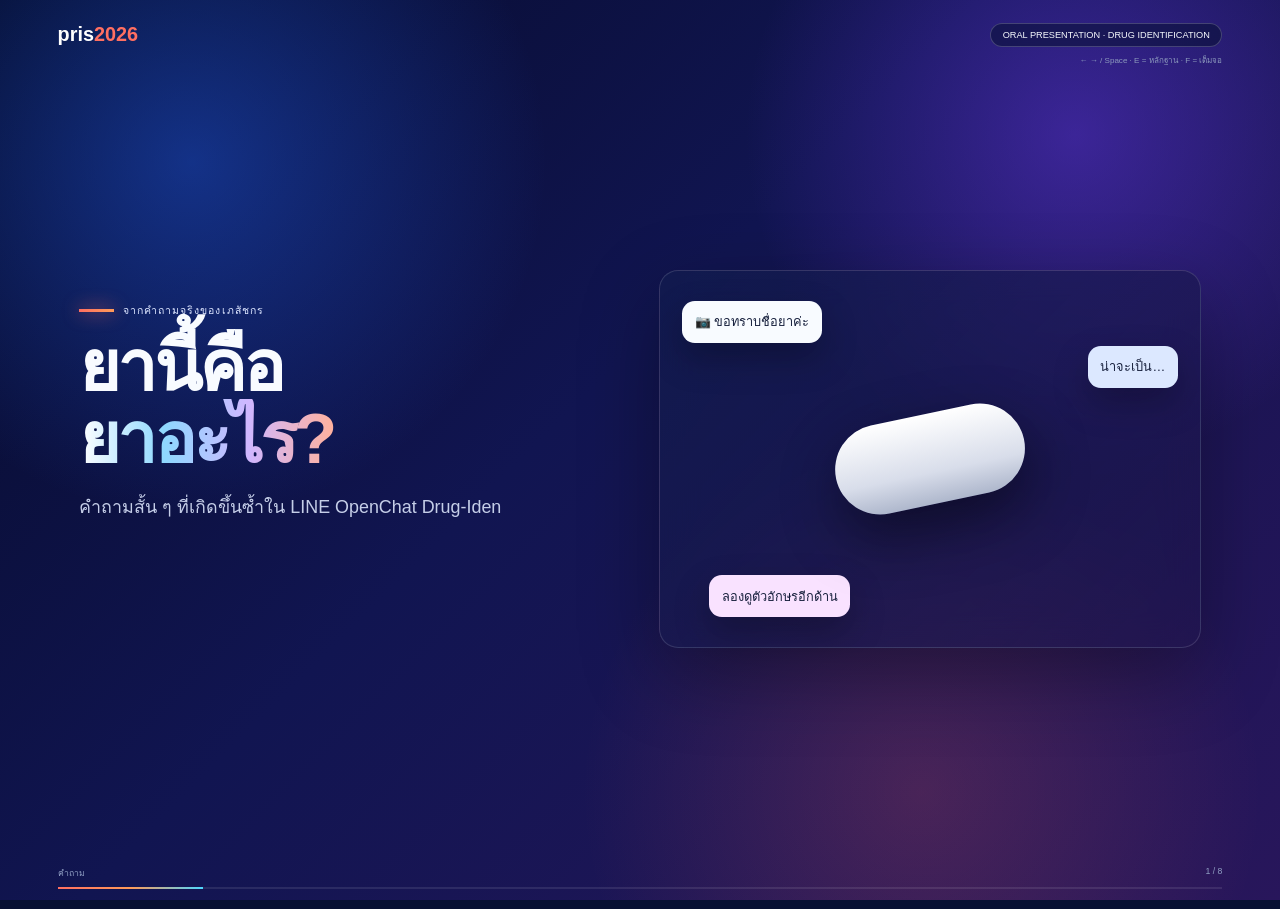
==== pris2026/index.html @ f1781fd6 "feat(pages): publish PRIS 2026 oral presentation" ====
<!doctype html>
<html lang="th"><head><meta charset="utf-8"><meta name="viewport" content="width=device-width,initial-scale=1"><title>PRIS 2026 — From Conversations to AI-Based Drug Identification</title><style>
:root{--n:#071032;--b:#1858ff;--v:#6e43ff;--c:#ff6f61;--o:#ff9b59;--cy:#4dd8ff;--w:#f8fbff;--m:#c5cee8;--line:#ffffff22}*{box-sizing:border-box}html,body{margin:0;width:100%;height:100%;overflow:hidden;background:var(--n);color:var(--w);font-family:"Leelawadee UI","Noto Sans Thai",Tahoma,"Segoe UI",sans-serif}body:before{content:"";position:fixed;inset:0;background:radial-gradient(circle at 15% 18%,#2366ff66,transparent 27%),radial-gradient(circle at 84% 15%,#753dff66,transparent 25%),radial-gradient(circle at 72% 88%,#ff625b30,transparent 28%),linear-gradient(135deg,#050b2a,#111551 45%,#28165b);animation:bg 12s ease-in-out infinite alternate}@keyframes bg{to{filter:hue-rotate(8deg) brightness(1.06)}}#app{position:relative;width:100vw;height:100vh}.top{position:absolute;z-index:20;left:4.5vw;right:4.5vw;top:2.5vh;display:flex;justify-content:space-between;align-items:center}.logo{font:bold 1.55vw Arial;color:white}.logo b{color:var(--c)}.badge{font-size:.72vw;padding:.5vw .9vw;border:1px solid #ffffff33;border-radius:999px;background:#07103288;backdrop-filter:blur(14px)}.slide{position:absolute;inset:0;padding:10vh 6.2vw 8vh;display:grid;align-content:center;opacity:0;transform:translateY(22px) scale(.97);filter:blur(8px);pointer-events:none;transition:.6s cubic-bezier(.2,.8,.2,1)}.slide.active{opacity:1;transform:none;filter:none;pointer-events:auto}.k{font-size:.82vw;letter-spacing:.1em;text-transform:uppercase;color:#dce5ff;margin-bottom:1.4vh}.k:before{content:"";display:inline-block;width:2.7vw;height:3px;margin-right:.7vw;vertical-align:middle;background:linear-gradient(90deg,var(--c),var(--o));box-shadow:0 0 18px var(--c)}h1,h2,p{margin:0}h1{font-size:5.5vw;line-height:1.02;letter-spacing:-.045em;max-width:15ch}h2{font-size:3.8vw;line-height:1.08;letter-spacing:-.04em;max-width:19ch}.g{background:linear-gradient(90deg,#fff,#8ed8ff,#d0b7ff,#ffb19d);-webkit-background-clip:text;color:transparent}.lead{font-size:1.4vw;line-height:1.65;color:var(--m);max-width:56ch;margin-top:2vh}.glass{border:1px solid var(--line);background:linear-gradient(135deg,#121c4eb8,#1f144a8f);border-radius:1.5vw;backdrop-filter:blur(18px);box-shadow:0 26px 80px #0005}.step{opacity:0;transform:translateY(18px);filter:blur(5px);transition:.45s cubic-bezier(.2,.8,.2,1)}.step.show{opacity:1;transform:none;filter:none}.metrics{display:grid;grid-template-columns:repeat(4,1fr);gap:1vw;margin-top:4vh}.metric{padding:1.35vw;min-height:18vh;display:flex;flex-direction:column;justify-content:flex-end}.num{font-size:3.3vw;font-weight:900;letter-spacing:-.04em}.desc{font-size:1vw;color:var(--m);margin-top:.7vh}.grid2{display:grid;grid-template-columns:1fr 1fr;gap:3vw;align-items:center}.pillbox{height:42vh;position:relative;display:grid;place-items:center}.pill{width:15vw;height:7vw;border-radius:999px;background:linear-gradient(#fff,#d8ddea 65%,#aeb7cc);transform:rotate(-12deg);box-shadow:0 24px 60px #0007}.bubble{position:absolute;padding:.8vw 1vw;border-radius:1vw;background:#f8fbff;color:#17203d;font-size:1vw;box-shadow:0 15px 35px #0004;animation:float 5s ease-in-out infinite}.bubble.a{left:4%;top:8%}.bubble.b{right:4%;top:20%;background:#dce8ff;animation-delay:-1.5s}.bubble.c{left:9%;bottom:8%;background:#f9e2ff;animation-delay:-2.7s}@keyframes float{50%{translate:0 -10px}}.pipe{display:grid;grid-template-columns:repeat(6,1fr);gap:.65vw;margin-top:4vh}.node{padding:1vw .6vw;text-align:center;font-size:.9vw;min-height:9vh;display:grid;place-items:center}.gt{display:grid;grid-template-columns:1.1fr .9fr;gap:3vw;align-items:center}.pair{height:42vh;padding:1.3vw;display:grid;grid-template-columns:1fr 1fr;gap:1vw}.img{position:relative;display:grid;place-items:center;border:1px solid var(--line);border-radius:1vw;background:#06102b66}.mini{width:7vw;height:3.3vw;border-radius:999px;background:linear-gradient(#fff,#cbd3df);transform:rotate(-10deg)}.lab{position:absolute;padding:.4vw .65vw;border-radius:999px;background:#fff;color:#18213e;font-size:.75vw;font-weight:700}.l1{left:5%;top:6%}.l2{right:5%;top:13%}.l3{left:8%;bottom:8%}.l4{right:7%;bottom:6%}.stats{display:grid;gap:1vw}.stat{padding:1.25vw}.stat .num{font-size:3.6vw}.coral{color:var(--c)}.cyan{color:var(--cy)}.bars{display:grid;gap:2vh;margin-top:3.5vh}.bar{display:grid;grid-template-columns:9vw 1fr 6vw;gap:1vw;align-items:center}.track{height:4.3vh;background:#06102b88;border:1px solid var(--line);border-radius:999px;overflow:hidden}.fill{height:100%;width:0;border-radius:999px}.ai{background:linear-gradient(90deg,#1767ff,#6fdcff)}.co{background:linear-gradient(90deg,#7640ef,#fd77ab)}.slide.active .ai{animation:ai 1.1s .3s forwards}.slide.active .co{animation:co 1.1s .5s forwards}@keyframes ai{to{width:68.8%}}@keyframes co{to{width:44.4%}}.rank{display:grid;grid-template-columns:repeat(5,1fr);gap:1vw;align-items:end;height:42vh;margin-top:2vh}.r{height:100%;display:flex;flex-direction:column;justify-content:flex-end;align-items:center;gap:.5vh}.r strong{font-size:2vw}.col{width:100%;height:0;border-radius:1vw 1vw .3vw .3vw;background:linear-gradient(#51d6ff,#4c5bff 65%,#732eff)}.slide.active .r:nth-child(1) .col{animation:r1 .8s .1s forwards}.slide.active .r:nth-child(2) .col{animation:r2 .8s .2s forwards}.slide.active .r:nth-child(3) .col{animation:r3 .8s .3s forwards}.slide.active .r:nth-child(4) .col{animation:r4 .8s .4s forwards}.slide.active .r:nth-child(5) .col{animation:r5 .8s .5s forwards}@keyframes r1{to{height:8%}}@keyframes r2{to{height:30%}}@keyframes r3{to{height:58%}}@keyframes r4{to{height:68%}}@keyframes r5{to{height:100%}}.cards{display:grid;grid-template-columns:repeat(4,1fr);gap:1vw;margin-top:3vh}.card{padding:1.2vw;min-height:23vh}.tag{display:inline-block;font-size:.7vw;padding:.35vw .55vw;border:1px solid var(--line);border-radius:999px;color:#ffd080}.card h3{font-size:1.2vw;margin:1vh 0 .5vh}.card p{font-size:.9vw;line-height:1.5;color:var(--m)}.safe{display:grid;grid-template-columns:repeat(6,1fr);gap:.6vw;margin-top:3vh}.safe .node{position:relative}.safe .node:not(:last-child):after{content:"→";position:absolute;right:-.65vw;top:40%;color:#9fb7ff}.future{border-style:dashed;border-color:#ffb67866;color:#ffe1bd}.unknown{margin-top:2vh;padding:1vw;text-align:center;border:1px solid #ff6f6166;border-radius:1vw;background:#ff6f6114;font-size:1.15vw;font-weight:800}.foot{position:absolute;left:4.5vw;right:4.5vw;bottom:2.2vh;display:flex;justify-content:space-between;font-size:.68vw;color:#91a0c4}.trackp{position:absolute;left:4.5vw;right:4.5vw;bottom:1.2vh;height:2px;background:#ffffff18}.prog{height:100%;width:12.5%;background:linear-gradient(90deg,var(--c),var(--o),var(--cy));transition:.3s}.evidence{position:absolute;right:2.5vw;top:8vh;width:40vw;max-height:78vh;overflow:auto;padding:1.3vw;z-index:50;opacity:0;pointer-events:none;transform:translateY(-10px);transition:.25s;background:#050a23f2}.evidence.open{opacity:1;pointer-events:auto;transform:none}.evidence p{font-size:.86vw;line-height:1.5;color:var(--m);margin:.6vh 0}.help{position:absolute;right:4.5vw;top:6vh;font-size:.63vw;color:#8d9abd}
</style></head><body><div id="app"><div class="top"><div class="logo">pris<b>2026</b></div><div class="badge">ORAL PRESENTATION · DRUG IDENTIFICATION</div></div><div class="help">← → / Space · E = หลักฐาน · F = เต็มจอ</div>
<section class="slide active" data-t="คำถาม"><div class="grid2"><div><div class="k">จากคำถามจริงของเภสัชกร</div><h1>ยานี้คือ<br><span class="g">ยาอะไร?</span></h1><p class="lead">คำถามสั้น ๆ ที่เกิดขึ้นซ้ำใน LINE OpenChat Drug-Iden</p><p class="lead step" style="font-size:1.8vw;font-weight:800;color:white">ถ้าบทสนทนาเหล่านี้<br>คือ <span class="coral">Dataset</span> ของเรา?</p></div><div class="pillbox glass"><div class="bubble a">📷 ขอทราบชื่อยาค่ะ</div><div class="bubble b">น่าจะเป็น…</div><div class="bubble c">ลองดูตัวอักษรอีกด้าน</div><div class="pill"></div></div></div></section>
<section class="slide" data-t="ความรู้อยู่ในแชต"><div class="k">ข้อมูลจริงจาก OpenChat</div><h2>ความรู้อยู่ในแชตแล้ว<br><span class="g">แต่ยังค้นหาไม่ได้ง่าย ๆ</span></h2><div class="metrics"><div class="metric glass step"><div class="num cyan">44,740</div><div class="desc">ข้อความ</div></div><div class="metric glass step"><div class="num">2,916</div><div class="desc">ผู้ส่งข้อความ</div></div><div class="metric glass step"><div class="num">7,420</div><div class="desc">เคสผู้ถามทั่วไป*</div></div><div class="metric glass step"><div class="num coral">88.8%</div><div class="desc">มีคำตอบที่ระบบเชื่อมโยงได้</div></div></div><p class="lead step" style="font-size:.85vw">*นิยามด้วยกฎเชิงพฤติกรรม ไม่ใช่จำนวนผู้ป่วย</p></section>
<section class="slide" data-t="เปลี่ยนแชตเป็นชุดข้อมูล"><div class="k">จากบทสนทนา → ข้อมูลที่ย้อนกลับไปดูที่มาได้</div><h2>เปลี่ยนบทสนทนา<br><span class="g">ให้กลายเป็นชุดข้อมูล</span></h2><div class="pipe"><div class="node glass step">ข้อความ</div><div class="node glass step">รูปภาพ</div><div class="node glass step">ดูว่าใครตอบใคร</div><div class="node glass step">รวมเป็นเคส</div><div class="node glass step">ดึงชื่อยา / สี / รูปร่าง</div><div class="node glass step">เชื่อมกลับไปยังภาพ</div></div><div class="metrics" style="grid-template-columns:repeat(2,1fr);max-width:48vw"><div class="metric glass step"><div class="num cyan">40,232</div><div class="desc">ข้อมูลสำคัญจากข้อความ</div></div><div class="metric glass step"><div class="num coral">89.1%</div><div class="desc">ย้อนกลับไปยังภาพได้</div></div></div></section>
<section class="slide" data-t="ปัญหาเฉลยจริง"><div class="gt"><div><div class="k">สิ่งที่ไม่คาดคิด</div><h2>ปัญหาหลักไม่ได้อยู่ที่ AI อย่างเดียว<br><span class="g">แต่อยู่ที่ “เฉลยจริง”</span></h2><div class="pair glass step"><div class="img"><div class="mini"></div><span class="lab l1 step">Drug A</span><span class="lab l2 step">Drug B</span><span class="lab l3 step">Drug C</span><span class="lab l4 step">Drug D</span></div><div class="img"><div class="mini" style="transform:rotate(14deg)"></div><span class="lab l1 step">Drug A</span><span class="lab l2 step">Drug B</span><span class="lab l3 step">Drug C</span><span class="lab l4 step">Drug D</span></div></div></div><div class="stats"><div class="stat glass step"><div class="num cyan">14.8%</div><div class="desc">มีชื่อยาเดียวในเฉลย</div></div><div class="stat glass step"><div class="num coral">85.2%</div><div class="desc">มีหลายชื่อยาในเฉลยระดับเคส</div></div><div class="stat glass step"><div class="num">506 ภาพ</div><div class="desc">หลายภาพ แต่จับคู่คำตอบกับภาพไม่ชัด</div></div></div></div><p class="lead step" style="font-size:1.75vw;font-weight:900;color:white">ก่อนทำให้ AI ฉลาดขึ้น เราต้องทำให้ <span class="coral">“เฉลยจริง”</span> เชื่อถือได้ก่อน</p></section>
<section class="slide" data-t="Benchmark"><div class="grid2"><div><div class="k">Benchmark · การค้นหาภาพที่ใกล้เคียง</div><h2>AI เปรียบเทียบภาพ<br><span class="g">ดีกว่าดูสีอย่างเดียว</span></h2><div class="bars"><div class="bar step"><div>DINOv2</div><div class="track"><div class="fill ai"></div></div><div class="num" style="font-size:2vw">34.4%</div></div><div class="bar step"><div>สีอย่างเดียว</div><div class="track"><div class="fill co"></div></div><div class="num" style="font-size:2vw">22.2%</div></div></div><p class="lead step" style="font-size:.82vw">พบชื่อที่ตรงกับเฉลยภายใน 15 อันดับแรก · n=2,608 · p&lt;0.0001</p></div><div class="glass step" style="padding:2vw"><div class="desc">สิ่งที่ต้องจำ</div><div class="num" style="font-size:3.1vw;margin-top:1vh">34.4%<br><span class="coral">ไม่ใช่</span><br>ความแม่นยำ<br>ในการระบุยา</div><p class="lead" style="font-size:1vw">เป็นผลของการช่วยค้นหา ภายใต้เฉลยระดับเคสที่ยังมีความกำกวม</p></div></div></section>
<section class="slide" data-t="AI ช่วยคัด"><div class="k">เปลี่ยนคำถามของระบบ</div><h2>ถ้าไม่บังคับให้ AI<br><span class="g">ฟันธงคำตอบเดียว?</span></h2><div class="rank"><div class="r step"><strong>4.9%</strong><div class="col"></div><span>อันดับ 1</span></div><div class="r step"><strong>18.0%</strong><div class="col"></div><span>5 อันดับ</span></div><div class="r step"><strong>34.4%</strong><div class="col"></div><span>15 อันดับ</span></div><div class="r step"><strong>40.0%</strong><div class="col"></div><span>20 อันดับ</span></div><div class="r step"><strong>59.0%</strong><div class="col"></div><span>50 อันดับ</span></div></div><p class="lead step" style="font-size:1.6vw;font-weight:900;color:white"><span class="cyan">AI ช่วยคัดตัวเลือก</span> → เภสัชกรตรวจหลักฐานและยืนยัน</p></section>
<section class="slide" data-t="สิ่งที่ลองแล้ว"><div class="k">ผลลบก็มีความหมาย</div><h2>Model ใหญ่ขึ้น<br><span class="g">ไม่ได้แปลว่าดีขึ้นเสมอ</span></h2><div class="cards"><div class="card glass step"><span class="tag">ไม่ต่างชัดเจน</span><h3>Model ภาพใหญ่ขึ้น</h3><p>ผลบนชุดทดสอบไม่ได้ดีขึ้นอย่างมีนัยสำคัญ</p></div><div class="card glass step"><span class="tag">ไม่ช่วย</span><h3>จัดอันดับซ้ำ</h3><p>ข้อมูลเพิ่มไม่ทำให้ผลดีขึ้นในชุดทดสอบ</p></div><div class="card glass step"><span class="tag">แย่ลง</span><h3>ปรับค่าภายใน Model</h3><p>ผลลดลงแทนที่จะดีขึ้น</p></div><div class="card glass step"><span class="tag">มีแนวโน้มดี</span><h3>ตัดภาพบริเวณยา</h3><p>มีสัญญาณช่วยในภาพเม็ดยา แต่ผลรวมยังไม่ยืนยันชัด</p></div></div><p class="lead step" style="font-size:1.55vw;font-weight:900;color:white">ข้อมูล + เฉลยจริง + ภาพอ้างอิง <span class="coral">สำคัญกว่าเพิ่มความซับซ้อนอย่างเดียว</span></p></section>
<section class="slide" data-t="ระบบที่ปลอดภัย"><div class="k">Trustworthy Drug Identification</div><h2>AI ไม่จำเป็นต้อง<br><span class="g">ตอบทุกครั้ง</span></h2><div class="safe"><div class="node glass step">ภาพยา</div><div class="node glass step">ตรวจว่าเป็นวัตถุยาหรือไม่</div><div class="node glass step">ค้นหาภาพที่ใกล้เคียง</div><div class="node glass future step">อยู่นอกสิ่งที่ระบบเคยเรียนรู้?<br><small>ขั้นต่อไป</small></div><div class="node glass step">แสดงตัวเลือกพร้อมหลักฐาน</div><div class="node glass step">เภสัชกรยืนยัน</div></div><div class="unknown step">หลักฐานไม่พอ → ระบบควรตอบว่า <span class="coral">“ไม่ทราบ”</span></div><p class="lead step" style="font-size:1.2vw">ปัจจุบันแยกคำแนะนำจาก AI ออกจากข้อมูลจากคนจริง ส่วน OOD และการไม่ตอบเมื่อไม่มั่นใจ เป็น Safety layer ที่ต้องพัฒนาต่อ</p><p class="lead step" style="font-size:1.55vw;font-weight:900;color:white">Dataset ต้องเชื่อถือได้ · AI ต้องแสดงหลักฐาน · <span class="cyan">เภสัชกรเป็นผู้ตัดสินใจสุดท้าย</span></p></section>
<div id="ev" class="evidence glass"><h3>หลักฐาน / Q&amp;A</h3><div id="eb"></div></div><div class="foot"><span id="st">คำถาม</span><span id="pg">1 / 8</span></div><div class="trackp"><div id="pr" class="prog"></div></div></div><script>
const S=[...document.querySelectorAll('.slide')],N=[`เปิดด้วยปัญหางานจริงของเภสัชกร ยังไม่พูดเรื่อง model`,`44,740 ข้อความ · 2,916 ผู้ส่ง · 6,586/7,420 = 88.8% assembled-answer coverage; 7,420 ไม่ใช่จำนวนผู้ป่วย`,`40,232 text-extracted entities; 89.1% linked to image_id — บนเวทีใช้คำไทยง่าย ๆ`,`n=2,608: single-name 14.8%; multi-name 85.2%; 506 ภาพ unscoped multi-image; temporal fallback ~60%`,`DINOv2 896/2,608 = 34.4% vs colour 579/2,608 = 22.2%; McNemar p<0.0001; ต้องเรียก Top-15 retrieval hit rate`,`Top-1 4.9 · Top-5 18.0 · Top-15 34.4 · Top-20 40.0 · Top-50 59.0; ใช้เพื่ออธิบาย candidate generation`,`Held-out n=488: ViT-B 38.9 vs small 37.7 p=.67; rerank Δ0; whitening negative; crop overall +3.5pp p=.13`,`ทำแล้ว: provenance + human-only GT-v2 assignment. ยังไม่ยืนยัน: production OOD detector, abstention performance, hallucination rate. Governance public release ยังต้องทำต่อ`];let s=0,k=-1;const ev=document.getElementById('ev'),eb=document.getElementById('eb');function steps(){return[...S[s].querySelectorAll('.step')]}function u(){S.forEach((x,i)=>x.classList.toggle('active',i===s));steps().forEach((x,i)=>x.classList.toggle('show',i<=k));pg.textContent=`${s+1} / ${S.length}`;st.textContent=S[s].dataset.t;pr.style.width=((s+1)/S.length*100)+'%';eb.innerHTML='<p>'+N[s]+'</p>'}function f(){let a=steps();if(k<a.length-1)k++;else if(s<S.length-1){s++;k=-1}u()}function b(){if(k>=0)k--;else if(s>0){s--;k=steps().length-1}u()}addEventListener('keydown',e=>{if(['ArrowRight','PageDown',' '].includes(e.key)){e.preventDefault();f()}if(['ArrowLeft','PageUp'].includes(e.key)){e.preventDefault();b()}if(e.key.toLowerCase()==='e')ev.classList.toggle('open');if(e.key.toLowerCase()==='f'){document.fullscreenElement?document.exitFullscreen():document.documentElement.requestFullscreen?.()}if(e.key==='Escape')ev.classList.remove('open')});addEventListener('click',e=>{if(e.target.closest('#ev'))return;e.clientX>innerWidth/2?f():b()});u();
</script></body></html>
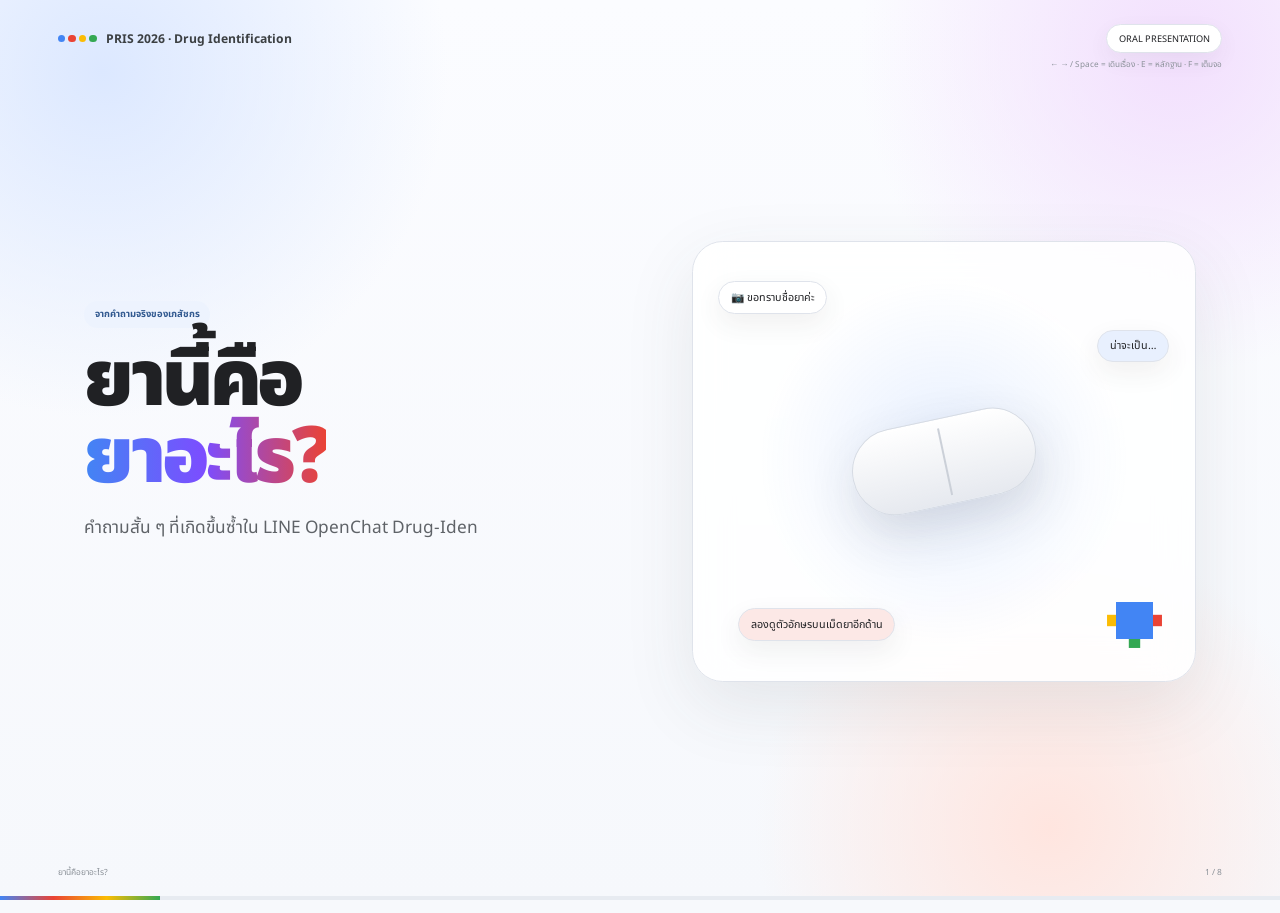
==== commit e9d85f0a: "feat(pages): make Material Expressive Noto Sans Thai the PRIS main theme" ====
--- a/pris2026/index.html
+++ b/pris2026/index.html
@@ -1,15 +1,24 @@
 <!doctype html>
-<html lang="th"><head><meta charset="utf-8"><meta name="viewport" content="width=device-width,initial-scale=1"><title>PRIS 2026 — From Conversations to AI-Based Drug Identification</title><style>
-:root{--n:#071032;--b:#1858ff;--v:#6e43ff;--c:#ff6f61;--o:#ff9b59;--cy:#4dd8ff;--w:#f8fbff;--m:#c5cee8;--line:#ffffff22}*{box-sizing:border-box}html,body{margin:0;width:100%;height:100%;overflow:hidden;background:var(--n);color:var(--w);font-family:"Leelawadee UI","Noto Sans Thai",Tahoma,"Segoe UI",sans-serif}body:before{content:"";position:fixed;inset:0;background:radial-gradient(circle at 15% 18%,#2366ff66,transparent 27%),radial-gradient(circle at 84% 15%,#753dff66,transparent 25%),radial-gradient(circle at 72% 88%,#ff625b30,transparent 28%),linear-gradient(135deg,#050b2a,#111551 45%,#28165b);animation:bg 12s ease-in-out infinite alternate}@keyframes bg{to{filter:hue-rotate(8deg) brightness(1.06)}}#app{position:relative;width:100vw;height:100vh}.top{position:absolute;z-index:20;left:4.5vw;right:4.5vw;top:2.5vh;display:flex;justify-content:space-between;align-items:center}.logo{font:bold 1.55vw Arial;color:white}.logo b{color:var(--c)}.badge{font-size:.72vw;padding:.5vw .9vw;border:1px solid #ffffff33;border-radius:999px;background:#07103288;backdrop-filter:blur(14px)}.slide{position:absolute;inset:0;padding:10vh 6.2vw 8vh;display:grid;align-content:center;opacity:0;transform:translateY(22px) scale(.97);filter:blur(8px);pointer-events:none;transition:.6s cubic-bezier(.2,.8,.2,1)}.slide.active{opacity:1;transform:none;filter:none;pointer-events:auto}.k{font-size:.82vw;letter-spacing:.1em;text-transform:uppercase;color:#dce5ff;margin-bottom:1.4vh}.k:before{content:"";display:inline-block;width:2.7vw;height:3px;margin-right:.7vw;vertical-align:middle;background:linear-gradient(90deg,var(--c),var(--o));box-shadow:0 0 18px var(--c)}h1,h2,p{margin:0}h1{font-size:5.5vw;line-height:1.02;letter-spacing:-.045em;max-width:15ch}h2{font-size:3.8vw;line-height:1.08;letter-spacing:-.04em;max-width:19ch}.g{background:linear-gradient(90deg,#fff,#8ed8ff,#d0b7ff,#ffb19d);-webkit-background-clip:text;color:transparent}.lead{font-size:1.4vw;line-height:1.65;color:var(--m);max-width:56ch;margin-top:2vh}.glass{border:1px solid var(--line);background:linear-gradient(135deg,#121c4eb8,#1f144a8f);border-radius:1.5vw;backdrop-filter:blur(18px);box-shadow:0 26px 80px #0005}.step{opacity:0;transform:translateY(18px);filter:blur(5px);transition:.45s cubic-bezier(.2,.8,.2,1)}.step.show{opacity:1;transform:none;filter:none}.metrics{display:grid;grid-template-columns:repeat(4,1fr);gap:1vw;margin-top:4vh}.metric{padding:1.35vw;min-height:18vh;display:flex;flex-direction:column;justify-content:flex-end}.num{font-size:3.3vw;font-weight:900;letter-spacing:-.04em}.desc{font-size:1vw;color:var(--m);margin-top:.7vh}.grid2{display:grid;grid-template-columns:1fr 1fr;gap:3vw;align-items:center}.pillbox{height:42vh;position:relative;display:grid;place-items:center}.pill{width:15vw;height:7vw;border-radius:999px;background:linear-gradient(#fff,#d8ddea 65%,#aeb7cc);transform:rotate(-12deg);box-shadow:0 24px 60px #0007}.bubble{position:absolute;padding:.8vw 1vw;border-radius:1vw;background:#f8fbff;color:#17203d;font-size:1vw;box-shadow:0 15px 35px #0004;animation:float 5s ease-in-out infinite}.bubble.a{left:4%;top:8%}.bubble.b{right:4%;top:20%;background:#dce8ff;animation-delay:-1.5s}.bubble.c{left:9%;bottom:8%;background:#f9e2ff;animation-delay:-2.7s}@keyframes float{50%{translate:0 -10px}}.pipe{display:grid;grid-template-columns:repeat(6,1fr);gap:.65vw;margin-top:4vh}.node{padding:1vw .6vw;text-align:center;font-size:.9vw;min-height:9vh;display:grid;place-items:center}.gt{display:grid;grid-template-columns:1.1fr .9fr;gap:3vw;align-items:center}.pair{height:42vh;padding:1.3vw;display:grid;grid-template-columns:1fr 1fr;gap:1vw}.img{position:relative;display:grid;place-items:center;border:1px solid var(--line);border-radius:1vw;background:#06102b66}.mini{width:7vw;height:3.3vw;border-radius:999px;background:linear-gradient(#fff,#cbd3df);transform:rotate(-10deg)}.lab{position:absolute;padding:.4vw .65vw;border-radius:999px;background:#fff;color:#18213e;font-size:.75vw;font-weight:700}.l1{left:5%;top:6%}.l2{right:5%;top:13%}.l3{left:8%;bottom:8%}.l4{right:7%;bottom:6%}.stats{display:grid;gap:1vw}.stat{padding:1.25vw}.stat .num{font-size:3.6vw}.coral{color:var(--c)}.cyan{color:var(--cy)}.bars{display:grid;gap:2vh;margin-top:3.5vh}.bar{display:grid;grid-template-columns:9vw 1fr 6vw;gap:1vw;align-items:center}.track{height:4.3vh;background:#06102b88;border:1px solid var(--line);border-radius:999px;overflow:hidden}.fill{height:100%;width:0;border-radius:999px}.ai{background:linear-gradient(90deg,#1767ff,#6fdcff)}.co{background:linear-gradient(90deg,#7640ef,#fd77ab)}.slide.active .ai{animation:ai 1.1s .3s forwards}.slide.active .co{animation:co 1.1s .5s forwards}@keyframes ai{to{width:68.8%}}@keyframes co{to{width:44.4%}}.rank{display:grid;grid-template-columns:repeat(5,1fr);gap:1vw;align-items:end;height:42vh;margin-top:2vh}.r{height:100%;display:flex;flex-direction:column;justify-content:flex-end;align-items:center;gap:.5vh}.r strong{font-size:2vw}.col{width:100%;height:0;border-radius:1vw 1vw .3vw .3vw;background:linear-gradient(#51d6ff,#4c5bff 65%,#732eff)}.slide.active .r:nth-child(1) .col{animation:r1 .8s .1s forwards}.slide.active .r:nth-child(2) .col{animation:r2 .8s .2s forwards}.slide.active .r:nth-child(3) .col{animation:r3 .8s .3s forwards}.slide.active .r:nth-child(4) .col{animation:r4 .8s .4s forwards}.slide.active .r:nth-child(5) .col{animation:r5 .8s .5s forwards}@keyframes r1{to{height:8%}}@keyframes r2{to{height:30%}}@keyframes r3{to{height:58%}}@keyframes r4{to{height:68%}}@keyframes r5{to{height:100%}}.cards{display:grid;grid-template-columns:repeat(4,1fr);gap:1vw;margin-top:3vh}.card{padding:1.2vw;min-height:23vh}.tag{display:inline-block;font-size:.7vw;padding:.35vw .55vw;border:1px solid var(--line);border-radius:999px;color:#ffd080}.card h3{font-size:1.2vw;margin:1vh 0 .5vh}.card p{font-size:.9vw;line-height:1.5;color:var(--m)}.safe{display:grid;grid-template-columns:repeat(6,1fr);gap:.6vw;margin-top:3vh}.safe .node{position:relative}.safe .node:not(:last-child):after{content:"→";position:absolute;right:-.65vw;top:40%;color:#9fb7ff}.future{border-style:dashed;border-color:#ffb67866;color:#ffe1bd}.unknown{margin-top:2vh;padding:1vw;text-align:center;border:1px solid #ff6f6166;border-radius:1vw;background:#ff6f6114;font-size:1.15vw;font-weight:800}.foot{position:absolute;left:4.5vw;right:4.5vw;bottom:2.2vh;display:flex;justify-content:space-between;font-size:.68vw;color:#91a0c4}.trackp{position:absolute;left:4.5vw;right:4.5vw;bottom:1.2vh;height:2px;background:#ffffff18}.prog{height:100%;width:12.5%;background:linear-gradient(90deg,var(--c),var(--o),var(--cy));transition:.3s}.evidence{position:absolute;right:2.5vw;top:8vh;width:40vw;max-height:78vh;overflow:auto;padding:1.3vw;z-index:50;opacity:0;pointer-events:none;transform:translateY(-10px);transition:.25s;background:#050a23f2}.evidence.open{opacity:1;pointer-events:auto;transform:none}.evidence p{font-size:.86vw;line-height:1.5;color:var(--m);margin:.6vh 0}.help{position:absolute;right:4.5vw;top:6vh;font-size:.63vw;color:#8d9abd}
-</style></head><body><div id="app"><div class="top"><div class="logo">pris<b>2026</b></div><div class="badge">ORAL PRESENTATION · DRUG IDENTIFICATION</div></div><div class="help">← → / Space · E = หลักฐาน · F = เต็มจอ</div>
-<section class="slide active" data-t="คำถาม"><div class="grid2"><div><div class="k">จากคำถามจริงของเภสัชกร</div><h1>ยานี้คือ<br><span class="g">ยาอะไร?</span></h1><p class="lead">คำถามสั้น ๆ ที่เกิดขึ้นซ้ำใน LINE OpenChat Drug-Iden</p><p class="lead step" style="font-size:1.8vw;font-weight:800;color:white">ถ้าบทสนทนาเหล่านี้<br>คือ <span class="coral">Dataset</span> ของเรา?</p></div><div class="pillbox glass"><div class="bubble a">📷 ขอทราบชื่อยาค่ะ</div><div class="bubble b">น่าจะเป็น…</div><div class="bubble c">ลองดูตัวอักษรอีกด้าน</div><div class="pill"></div></div></div></section>
-<section class="slide" data-t="ความรู้อยู่ในแชต"><div class="k">ข้อมูลจริงจาก OpenChat</div><h2>ความรู้อยู่ในแชตแล้ว<br><span class="g">แต่ยังค้นหาไม่ได้ง่าย ๆ</span></h2><div class="metrics"><div class="metric glass step"><div class="num cyan">44,740</div><div class="desc">ข้อความ</div></div><div class="metric glass step"><div class="num">2,916</div><div class="desc">ผู้ส่งข้อความ</div></div><div class="metric glass step"><div class="num">7,420</div><div class="desc">เคสผู้ถามทั่วไป*</div></div><div class="metric glass step"><div class="num coral">88.8%</div><div class="desc">มีคำตอบที่ระบบเชื่อมโยงได้</div></div></div><p class="lead step" style="font-size:.85vw">*นิยามด้วยกฎเชิงพฤติกรรม ไม่ใช่จำนวนผู้ป่วย</p></section>
-<section class="slide" data-t="เปลี่ยนแชตเป็นชุดข้อมูล"><div class="k">จากบทสนทนา → ข้อมูลที่ย้อนกลับไปดูที่มาได้</div><h2>เปลี่ยนบทสนทนา<br><span class="g">ให้กลายเป็นชุดข้อมูล</span></h2><div class="pipe"><div class="node glass step">ข้อความ</div><div class="node glass step">รูปภาพ</div><div class="node glass step">ดูว่าใครตอบใคร</div><div class="node glass step">รวมเป็นเคส</div><div class="node glass step">ดึงชื่อยา / สี / รูปร่าง</div><div class="node glass step">เชื่อมกลับไปยังภาพ</div></div><div class="metrics" style="grid-template-columns:repeat(2,1fr);max-width:48vw"><div class="metric glass step"><div class="num cyan">40,232</div><div class="desc">ข้อมูลสำคัญจากข้อความ</div></div><div class="metric glass step"><div class="num coral">89.1%</div><div class="desc">ย้อนกลับไปยังภาพได้</div></div></div></section>
-<section class="slide" data-t="ปัญหาเฉลยจริง"><div class="gt"><div><div class="k">สิ่งที่ไม่คาดคิด</div><h2>ปัญหาหลักไม่ได้อยู่ที่ AI อย่างเดียว<br><span class="g">แต่อยู่ที่ “เฉลยจริง”</span></h2><div class="pair glass step"><div class="img"><div class="mini"></div><span class="lab l1 step">Drug A</span><span class="lab l2 step">Drug B</span><span class="lab l3 step">Drug C</span><span class="lab l4 step">Drug D</span></div><div class="img"><div class="mini" style="transform:rotate(14deg)"></div><span class="lab l1 step">Drug A</span><span class="lab l2 step">Drug B</span><span class="lab l3 step">Drug C</span><span class="lab l4 step">Drug D</span></div></div></div><div class="stats"><div class="stat glass step"><div class="num cyan">14.8%</div><div class="desc">มีชื่อยาเดียวในเฉลย</div></div><div class="stat glass step"><div class="num coral">85.2%</div><div class="desc">มีหลายชื่อยาในเฉลยระดับเคส</div></div><div class="stat glass step"><div class="num">506 ภาพ</div><div class="desc">หลายภาพ แต่จับคู่คำตอบกับภาพไม่ชัด</div></div></div></div><p class="lead step" style="font-size:1.75vw;font-weight:900;color:white">ก่อนทำให้ AI ฉลาดขึ้น เราต้องทำให้ <span class="coral">“เฉลยจริง”</span> เชื่อถือได้ก่อน</p></section>
-<section class="slide" data-t="Benchmark"><div class="grid2"><div><div class="k">Benchmark · การค้นหาภาพที่ใกล้เคียง</div><h2>AI เปรียบเทียบภาพ<br><span class="g">ดีกว่าดูสีอย่างเดียว</span></h2><div class="bars"><div class="bar step"><div>DINOv2</div><div class="track"><div class="fill ai"></div></div><div class="num" style="font-size:2vw">34.4%</div></div><div class="bar step"><div>สีอย่างเดียว</div><div class="track"><div class="fill co"></div></div><div class="num" style="font-size:2vw">22.2%</div></div></div><p class="lead step" style="font-size:.82vw">พบชื่อที่ตรงกับเฉลยภายใน 15 อันดับแรก · n=2,608 · p&lt;0.0001</p></div><div class="glass step" style="padding:2vw"><div class="desc">สิ่งที่ต้องจำ</div><div class="num" style="font-size:3.1vw;margin-top:1vh">34.4%<br><span class="coral">ไม่ใช่</span><br>ความแม่นยำ<br>ในการระบุยา</div><p class="lead" style="font-size:1vw">เป็นผลของการช่วยค้นหา ภายใต้เฉลยระดับเคสที่ยังมีความกำกวม</p></div></div></section>
-<section class="slide" data-t="AI ช่วยคัด"><div class="k">เปลี่ยนคำถามของระบบ</div><h2>ถ้าไม่บังคับให้ AI<br><span class="g">ฟันธงคำตอบเดียว?</span></h2><div class="rank"><div class="r step"><strong>4.9%</strong><div class="col"></div><span>อันดับ 1</span></div><div class="r step"><strong>18.0%</strong><div class="col"></div><span>5 อันดับ</span></div><div class="r step"><strong>34.4%</strong><div class="col"></div><span>15 อันดับ</span></div><div class="r step"><strong>40.0%</strong><div class="col"></div><span>20 อันดับ</span></div><div class="r step"><strong>59.0%</strong><div class="col"></div><span>50 อันดับ</span></div></div><p class="lead step" style="font-size:1.6vw;font-weight:900;color:white"><span class="cyan">AI ช่วยคัดตัวเลือก</span> → เภสัชกรตรวจหลักฐานและยืนยัน</p></section>
-<section class="slide" data-t="สิ่งที่ลองแล้ว"><div class="k">ผลลบก็มีความหมาย</div><h2>Model ใหญ่ขึ้น<br><span class="g">ไม่ได้แปลว่าดีขึ้นเสมอ</span></h2><div class="cards"><div class="card glass step"><span class="tag">ไม่ต่างชัดเจน</span><h3>Model ภาพใหญ่ขึ้น</h3><p>ผลบนชุดทดสอบไม่ได้ดีขึ้นอย่างมีนัยสำคัญ</p></div><div class="card glass step"><span class="tag">ไม่ช่วย</span><h3>จัดอันดับซ้ำ</h3><p>ข้อมูลเพิ่มไม่ทำให้ผลดีขึ้นในชุดทดสอบ</p></div><div class="card glass step"><span class="tag">แย่ลง</span><h3>ปรับค่าภายใน Model</h3><p>ผลลดลงแทนที่จะดีขึ้น</p></div><div class="card glass step"><span class="tag">มีแนวโน้มดี</span><h3>ตัดภาพบริเวณยา</h3><p>มีสัญญาณช่วยในภาพเม็ดยา แต่ผลรวมยังไม่ยืนยันชัด</p></div></div><p class="lead step" style="font-size:1.55vw;font-weight:900;color:white">ข้อมูล + เฉลยจริง + ภาพอ้างอิง <span class="coral">สำคัญกว่าเพิ่มความซับซ้อนอย่างเดียว</span></p></section>
-<section class="slide" data-t="ระบบที่ปลอดภัย"><div class="k">Trustworthy Drug Identification</div><h2>AI ไม่จำเป็นต้อง<br><span class="g">ตอบทุกครั้ง</span></h2><div class="safe"><div class="node glass step">ภาพยา</div><div class="node glass step">ตรวจว่าเป็นวัตถุยาหรือไม่</div><div class="node glass step">ค้นหาภาพที่ใกล้เคียง</div><div class="node glass future step">อยู่นอกสิ่งที่ระบบเคยเรียนรู้?<br><small>ขั้นต่อไป</small></div><div class="node glass step">แสดงตัวเลือกพร้อมหลักฐาน</div><div class="node glass step">เภสัชกรยืนยัน</div></div><div class="unknown step">หลักฐานไม่พอ → ระบบควรตอบว่า <span class="coral">“ไม่ทราบ”</span></div><p class="lead step" style="font-size:1.2vw">ปัจจุบันแยกคำแนะนำจาก AI ออกจากข้อมูลจากคนจริง ส่วน OOD และการไม่ตอบเมื่อไม่มั่นใจ เป็น Safety layer ที่ต้องพัฒนาต่อ</p><p class="lead step" style="font-size:1.55vw;font-weight:900;color:white">Dataset ต้องเชื่อถือได้ · AI ต้องแสดงหลักฐาน · <span class="cyan">เภสัชกรเป็นผู้ตัดสินใจสุดท้าย</span></p></section>
-<div id="ev" class="evidence glass"><h3>หลักฐาน / Q&amp;A</h3><div id="eb"></div></div><div class="foot"><span id="st">คำถาม</span><span id="pg">1 / 8</span></div><div class="trackp"><div id="pr" class="prog"></div></div></div><script>
-const S=[...document.querySelectorAll('.slide')],N=[`เปิดด้วยปัญหางานจริงของเภสัชกร ยังไม่พูดเรื่อง model`,`44,740 ข้อความ · 2,916 ผู้ส่ง · 6,586/7,420 = 88.8% assembled-answer coverage; 7,420 ไม่ใช่จำนวนผู้ป่วย`,`40,232 text-extracted entities; 89.1% linked to image_id — บนเวทีใช้คำไทยง่าย ๆ`,`n=2,608: single-name 14.8%; multi-name 85.2%; 506 ภาพ unscoped multi-image; temporal fallback ~60%`,`DINOv2 896/2,608 = 34.4% vs colour 579/2,608 = 22.2%; McNemar p<0.0001; ต้องเรียก Top-15 retrieval hit rate`,`Top-1 4.9 · Top-5 18.0 · Top-15 34.4 · Top-20 40.0 · Top-50 59.0; ใช้เพื่ออธิบาย candidate generation`,`Held-out n=488: ViT-B 38.9 vs small 37.7 p=.67; rerank Δ0; whitening negative; crop overall +3.5pp p=.13`,`ทำแล้ว: provenance + human-only GT-v2 assignment. ยังไม่ยืนยัน: production OOD detector, abstention performance, hallucination rate. Governance public release ยังต้องทำต่อ`];let s=0,k=-1;const ev=document.getElementById('ev'),eb=document.getElementById('eb');function steps(){return[...S[s].querySelectorAll('.step')]}function u(){S.forEach((x,i)=>x.classList.toggle('active',i===s));steps().forEach((x,i)=>x.classList.toggle('show',i<=k));pg.textContent=`${s+1} / ${S.length}`;st.textContent=S[s].dataset.t;pr.style.width=((s+1)/S.length*100)+'%';eb.innerHTML='<p>'+N[s]+'</p>'}function f(){let a=steps();if(k<a.length-1)k++;else if(s<S.length-1){s++;k=-1}u()}function b(){if(k>=0)k--;else if(s>0){s--;k=steps().length-1}u()}addEventListener('keydown',e=>{if(['ArrowRight','PageDown',' '].includes(e.key)){e.preventDefault();f()}if(['ArrowLeft','PageUp'].includes(e.key)){e.preventDefault();b()}if(e.key.toLowerCase()==='e')ev.classList.toggle('open');if(e.key.toLowerCase()==='f'){document.fullscreenElement?document.exitFullscreen():document.documentElement.requestFullscreen?.()}if(e.key==='Escape')ev.classList.remove('open')});addEventListener('click',e=>{if(e.target.closest('#ev'))return;e.clientX>innerWidth/2?f():b()});u();
-</script></body></html>+<html lang="th">
+<head>
+<meta charset="utf-8">
+<meta name="viewport" content="width=device-width,initial-scale=1">
+<title>PRIS 2026 — From Conversations to AI-Based Drug Identification</title>
+<link rel="preconnect" href="https://fonts.googleapis.com">
+<link rel="preconnect" href="https://fonts.gstatic.com" crossorigin>
+<link href="https://fonts.googleapis.com/css2?family=Noto+Sans+Thai:wght@400;500;600;700;800;900&display=swap" rel="stylesheet">
+<style>
+:root{--bg:#f7f9fc;--surface:#fff;--surface2:#eef3fd;--ink:#202124;--muted:#5f6368;--blue:#4285f4;--red:#ea4335;--yellow:#fbbc04;--green:#34a853;--purple:#7c4dff;--line:#dfe3eb;--shadow:0 24px 70px rgba(60,64,67,.10)}
+*{box-sizing:border-box}html,body{margin:0;width:100%;height:100%;overflow:hidden;background:var(--bg);color:var(--ink)}body{font-family:"Noto Sans Thai",Tahoma,sans-serif;-webkit-font-smoothing:antialiased}body:before{content:"";position:fixed;inset:0;pointer-events:none;background:radial-gradient(circle at 8% 8%,#dce8ff 0,transparent 24%),radial-gradient(circle at 92% 6%,#f2dffd 0,transparent 22%),radial-gradient(circle at 82% 92%,#ffe5df 0,transparent 22%),linear-gradient(180deg,#fbfcff,#f6f8fc)}#app{position:relative;width:100vw;height:100vh}.top{position:fixed;z-index:40;left:4.5vw;right:4.5vw;top:2.7vh;display:flex;justify-content:space-between;align-items:center}.brand{display:flex;align-items:center;gap:.75vw;font-weight:700;font-size:.95vw;color:#3c4043}.dots{display:flex;gap:.25vw}.dot{width:.58vw;height:.58vw;border-radius:50%}.d1{background:var(--blue)}.d2{background:var(--red)}.d3{background:var(--yellow)}.d4{background:var(--green)}.badge{font-size:.72vw;padding:.5vw .9vw;border-radius:999px;background:#fff;border:1px solid var(--line);box-shadow:0 8px 22px rgba(60,64,67,.06)}.help{position:fixed;right:4.5vw;top:6.4vh;z-index:40;font-size:.64vw;color:#8a9098}.slide{position:absolute;inset:0;padding:10.5vh 6.6vw 8vh;display:grid;align-content:center;opacity:0;pointer-events:none;transform:translateY(20px) scale(.985);filter:blur(5px);transition:.56s cubic-bezier(.2,.8,.2,1)}.slide.active{opacity:1;pointer-events:auto;transform:none;filter:none}.kicker{display:inline-flex;width:max-content;align-items:center;gap:.65vw;padding:.52vw .8vw;border-radius:999px;background:#edf3fe;color:#315990;font-size:.74vw;font-weight:700;margin-bottom:1.7vh}h1,h2,h3,p{margin:0}h1{font-size:6.1vw;line-height:.98;letter-spacing:-.055em;font-weight:900;max-width:12ch}h2{font-size:3.75vw;line-height:1.08;letter-spacing:-.045em;font-weight:800;max-width:20ch}h3{font-size:1.2vw}.grad{background:linear-gradient(90deg,var(--blue),var(--purple),var(--red));-webkit-background-clip:text;background-clip:text;color:transparent}.lead{font-size:1.35vw;line-height:1.72;color:var(--muted);max-width:56ch;margin-top:2vh}.micro{font-size:.76vw;color:#7c838c;line-height:1.55}.material{background:rgba(255,255,255,.86);border:1px solid var(--line);border-radius:2.4vw;box-shadow:var(--shadow);backdrop-filter:blur(18px)}.step{opacity:0;transform:translateY(14px) scale(.98);filter:blur(3px);transition:.42s cubic-bezier(.2,.9,.25,1.1)}.step.show{opacity:1;transform:none;filter:none}.loader{width:5.4vw;height:5.4vw;display:grid;place-items:center;position:relative}.blob{width:2.9vw;height:2.9vw;background:var(--blue);box-shadow:1.7vw 0 0 -1vw var(--red),-1.7vw 0 0 -1vw var(--yellow),0 1.7vw 0 -1vw var(--green);animation:morph 2.4s cubic-bezier(.4,0,.2,1) infinite,spin 3.6s linear infinite}@keyframes morph{0%,100%{border-radius:50%;transform:scale(.9)}25%{border-radius:35% 65% 70% 30%/55% 35% 65% 45%;transform:scale(1.08)}50%{border-radius:70% 30% 35% 65%/30% 65% 35% 70%;transform:scale(.93)}75%{border-radius:42% 58% 30% 70%/66% 40% 60% 34%;transform:scale(1.04)}}@keyframes spin{to{rotate:360deg}}#transition{position:fixed;inset:0;z-index:100;display:grid;place-items:center;background:rgba(247,249,252,.94);opacity:0;pointer-events:none;transition:.18s ease}#transition.on{opacity:1}.hero{display:grid;grid-template-columns:1.05fr .95fr;gap:4vw;align-items:center}.heroCard{height:49vh;position:relative;display:grid;place-items:center;overflow:hidden}.heroCard:before{content:"";position:absolute;width:30vw;height:30vw;border-radius:50%;background:radial-gradient(circle,#e6efff,transparent 68%);animation:breath 4s ease-in-out infinite}@keyframes breath{50%{transform:scale(1.1);opacity:.7}}.pill{width:14.5vw;height:6.8vw;border-radius:999px;background:linear-gradient(#fff,#e6e9ef);border:1px solid #d6dbe3;box-shadow:0 20px 50px rgba(60,64,67,.16);transform:rotate(-12deg);position:relative;z-index:2}.pill:after{content:"";position:absolute;left:50%;top:10%;bottom:10%;width:2px;background:#cbd0d8}.chat{position:absolute;padding:.58vw .9vw;border-radius:1.3vw;background:#fff;border:1px solid var(--line);box-shadow:0 10px 26px rgba(60,64,67,.08);font-size:.84vw}.c1{left:5%;top:9%;animation:float1 4s ease-in-out infinite}.c2{right:5%;top:20%;background:#e8f0fe;animation:float2 4.7s ease-in-out infinite}.c3{left:9%;bottom:9%;background:#fce8e6;animation:float3 5.2s ease-in-out infinite}@keyframes float1{50%{transform:translateY(-8px)}}@keyframes float2{50%{transform:translateY(8px)}}@keyframes float3{50%{transform:translateX(8px)}}.heroCard .loader{position:absolute;right:2vw;bottom:2vw}.metrics{display:grid;grid-template-columns:repeat(4,1fr);gap:1.1vw;margin-top:3.7vh}.metric{padding:1.45vw 1.35vw;min-height:18vh;display:flex;flex-direction:column;justify-content:flex-end}.num{font-size:3.35vw;font-weight:900;letter-spacing:-.04em}.blue{color:var(--blue)}.red{color:var(--red)}.green{color:var(--green)}.purple{color:var(--purple)}.desc{font-size:.95vw;color:var(--muted);line-height:1.4;margin-top:.55vh}.pipeline{display:grid;grid-template-columns:repeat(6,1fr);gap:.75vw;margin-top:4vh;align-items:stretch}.node{padding:1.05vw .75vw;min-height:10vh;display:grid;place-items:center;text-align:center;font-size:.9vw;position:relative}.node:not(:last-child):after{content:"→";position:absolute;right:-.78vw;top:40%;color:#7a8ba7;font-size:1.2vw}.entityRow{display:grid;grid-template-columns:1fr 1fr;gap:1.1vw;margin-top:2.3vh;max-width:48vw}.gtGrid{display:grid;grid-template-columns:1.08fr .92fr;gap:3.2vw;align-items:center}.caseCard{height:43vh;padding:1.3vw;display:grid;grid-template-columns:1fr 1fr;gap:1vw}.img{position:relative;border-radius:1.7vw;background:#f8fafc;border:1px solid var(--line);display:grid;place-items:center;overflow:hidden}.miniPill{width:7.2vw;height:3.3vw;border-radius:999px;background:linear-gradient(#fff,#e0e5ec);border:1px solid #d2d8e1;transform:rotate(-10deg)}.chip{position:absolute;padding:.45vw .72vw;border-radius:999px;font-size:.74vw;font-weight:700;opacity:0;transform:scale(.7) translateY(8px)}.active .chip{animation:chipin .45s cubic-bezier(.2,.9,.2,1.25) forwards}.ch1{left:6%;top:7%;background:#e8f0fe;color:#174ea6;animation-delay:.1s!important}.ch2{right:6%;top:14%;background:#fce8e6;color:#a50e0e;animation-delay:.25s!important}.ch3{left:8%;bottom:10%;background:#fef7e0;color:#7a5d00;animation-delay:.4s!important}.ch4{right:7%;bottom:7%;background:#e6f4ea;color:#0d652d;animation-delay:.55s!important}@keyframes chipin{to{opacity:1;transform:none}}.gtStats{display:grid;gap:1vw}.gtStat{padding:1.25vw 1.35vw}.statement{margin-top:2.2vh;padding:1.2vw 1.35vw;border-radius:1.6vw;background:#fff8e6;border:1px solid #f1d67b;font-size:1.45vw;font-weight:800;line-height:1.4}.compare{display:grid;grid-template-columns:1fr .9fr;gap:4vw;align-items:center}.bars{display:grid;gap:2.2vh;margin-top:3.5vh}.bar{display:grid;grid-template-columns:9vw 1fr 6vw;gap:1vw;align-items:center}.bar label{font-size:.95vw;color:#5f6368}.track{height:4.2vh;border-radius:999px;background:#e9edf3;overflow:hidden}.fill{height:100%;width:0;border-radius:999px}.active .ai{animation:ga 1s .2s forwards;background:var(--blue)}.active .co{animation:gb 1s .4s forwards;background:var(--yellow)}@keyframes ga{to{width:68.8%}}@keyframes gb{to{width:44.4%}}.bar strong{font-size:2vw;text-align:right}.callout{padding:2vw}.callout .big{font-size:3.5vw;font-weight:900;line-height:1.05;letter-spacing:-.05em}.rank{display:grid;grid-template-columns:repeat(5,1fr);gap:1vw;align-items:end;height:40vh;margin-top:2.5vh}.r{height:100%;display:flex;flex-direction:column;justify-content:flex-end;align-items:center;gap:.65vh}.r strong{font-size:2vw}.col{width:100%;height:0;border-radius:1.5vw 1.5vw .4vw .4vw;background:linear-gradient(180deg,#7aa7ff,#4285f4);box-shadow:0 12px 30px rgba(66,133,244,.12)}.active .r:nth-child(1) .col{animation:r1 .7s .1s forwards}.active .r:nth-child(2) .col{animation:r2 .7s .2s forwards}.active .r:nth-child(3) .col{animation:r3 .7s .3s forwards}.active .r:nth-child(4) .col{animation:r4 .7s .4s forwards}.active .r:nth-child(5) .col{animation:r5 .7s .5s forwards}@keyframes r1{to{height:8%}}@keyframes r2{to{height:30%}}@keyframes r3{to{height:58%}}@keyframes r4{to{height:68%}}@keyframes r5{to{height:100%}}.r span{font-size:.82vw;color:var(--muted)}.tests{display:grid;grid-template-columns:repeat(4,1fr);gap:1vw;margin-top:3vh}.test{padding:1.25vw;min-height:23vh}.tag{display:inline-block;border-radius:999px;padding:.34vw .58vw;font-size:.67vw;font-weight:800}.ns{background:#fff4d6;color:#785a00}.no{background:#fce8e6;color:#a50e0e}.yes{background:#e6f4ea;color:#0d652d}.test p{font-size:.86vw;line-height:1.55;color:var(--muted);margin-top:.7vh}.test h3{margin-top:1.1vh}.safe{display:grid;grid-template-columns:repeat(6,1fr);gap:.72vw;margin-top:3vh}.safe .node{min-height:12vh}.future{border-style:dashed;border-color:#f0c36d;background:#fffaf0}.unknown{margin-top:2.2vh;padding:1.05vw;border-radius:1.5vw;background:#fce8e6;border:1px solid #f2b8b5;text-align:center;font-size:1.12vw;font-weight:800;color:#8b1a12}.closing{margin-top:2.4vh;font-size:1.6vw;font-weight:900;line-height:1.45}.footer{position:fixed;left:4.5vw;right:4.5vw;bottom:2.35vh;z-index:40;display:flex;justify-content:space-between;align-items:center;font-size:.66vw;color:#8b9198}.progressTrack{position:fixed;left:0;right:0;bottom:0;height:4px;background:#e7ebf1;z-index:50}#progress{height:100%;width:12.5%;background:linear-gradient(90deg,var(--blue),var(--red),var(--yellow),var(--green));transition:.35s}#evidence{position:fixed;right:2.5vw;top:8vh;width:40vw;max-height:78vh;overflow:auto;z-index:80;padding:1.35vw;border-radius:2vw;background:rgba(255,255,255,.96);border:1px solid var(--line);box-shadow:0 30px 90px rgba(60,64,67,.18);opacity:0;pointer-events:none;transform:translateY(-10px) scale(.98);transition:.22s}#evidence.open{opacity:1;pointer-events:auto;transform:none}#evidence h3{font-size:1.15vw}#evidence p{font-size:.83vw;line-height:1.55;color:#5f6368;margin-top:.55vh}@media(max-width:900px){.brand,.help,.footer{font-size:1.7vw}.badge{font-size:1.6vw}.kicker{font-size:1.8vw}h1{font-size:11vw}h2{font-size:7vw}.lead{font-size:2.7vw}.micro{font-size:1.7vw}.hero,.gtGrid,.compare{grid-template-columns:1fr}.heroCard,.caseCard{height:34vh}.metrics,.tests{grid-template-columns:1fr 1fr}.metric .num,.num{font-size:6vw}.desc{font-size:2vw}.pipeline,.safe{grid-template-columns:repeat(3,1fr)}.node{font-size:1.8vw}.node:after{display:none}.bar{grid-template-columns:19vw 1fr 12vw}.bar label{font-size:1.8vw}.bar strong{font-size:3vw}}
+</style>
+</head><body><div id="transition"><div class="loader"><div class="blob"></div></div></div><div id="app"><header class="top"><div class="brand"><div class="dots"><span class="dot d1"></span><span class="dot d2"></span><span class="dot d3"></span><span class="dot d4"></span></div>PRIS 2026 · Drug Identification</div><div class="badge">ORAL PRESENTATION</div></header><div class="help">← → / Space = เดินเรื่อง · E = หลักฐาน · F = เต็มจอ</div>
+<section class="slide active" data-title="ยานี้คือยาอะไร?"><div class="hero"><div><div class="kicker">จากคำถามจริงของเภสัชกร</div><h1>ยานี้คือ<br><span class="grad">ยาอะไร?</span></h1><p class="lead">คำถามสั้น ๆ ที่เกิดขึ้นซ้ำใน LINE OpenChat Drug-Iden</p><div class="statement step">ถ้าบทสนทนาเหล่านี้ คือ Dataset ของเรา?</div></div><div class="heroCard material"><div class="chat c1">📷 ขอทราบชื่อยาค่ะ</div><div class="chat c2">น่าจะเป็น…</div><div class="chat c3">ลองดูตัวอักษรบนเม็ดยาอีกด้าน</div><div class="pill"></div><div class="loader"><div class="blob"></div></div></div></div></section>
+<section class="slide" data-title="ความรู้อยู่ในแชต"><div class="kicker">ข้อมูลจริงจาก OpenChat</div><h2>ความรู้อยู่ในแชตแล้ว<br><span class="grad">แต่ยังค้นหาไม่ได้ง่าย ๆ</span></h2><div class="metrics"><div class="metric material step"><div class="num blue">44,740</div><div class="desc">ข้อความ</div></div><div class="metric material step"><div class="num purple">2,916</div><div class="desc">ผู้ส่งข้อความ</div></div><div class="metric material step"><div class="num green">7,420</div><div class="desc">เคสของผู้ถามทั่วไป*</div></div><div class="metric material step"><div class="num red">88.8%</div><div class="desc">มีคำตอบที่ระบบเชื่อมโยงได้</div></div></div><p class="micro step" style="margin-top:1.4vh">*นิยามด้วยกฎเชิงพฤติกรรม ไม่ใช่จำนวนผู้ป่วย</p></section>
+<section class="slide" data-title="เปลี่ยนแชตเป็นชุดข้อมูล"><div class="kicker">จากบทสนทนา → ข้อมูลที่ย้อนกลับไปดูที่มาได้</div><h2>เปลี่ยนบทสนทนา<br><span class="grad">ให้กลายเป็นชุดข้อมูล</span></h2><div class="pipeline"><div class="node material step">ข้อความ</div><div class="node material step">รูปภาพ</div><div class="node material step">ดูว่าใครตอบใคร</div><div class="node material step">รวมเป็นเคส</div><div class="node material step">ดึงชื่อยา / สี / รูปร่าง</div><div class="node material step">เชื่อมกลับไปยังภาพ</div></div><div class="entityRow"><div class="metric material step"><div class="num blue">40,232</div><div class="desc">ข้อมูลสำคัญที่ดึงจากข้อความ</div></div><div class="metric material step"><div class="num green">89.1%</div><div class="desc">ย้อนกลับไปยังภาพที่เกี่ยวข้องได้</div></div></div></section>
+<section class="slide" data-title="ปัญหาเฉลยจริง"><div class="gtGrid"><div><div class="kicker">สิ่งที่ไม่คาดคิด</div><h2>ปัญหาไม่ได้อยู่ที่ AI อย่างเดียว<br><span class="grad">แต่อยู่ที่ “เฉลยจริง”</span></h2><div class="caseCard material step"><div class="img"><div class="miniPill"></div><div class="chip ch1">Drug A</div><div class="chip ch2">Drug B</div><div class="chip ch3">Drug C</div><div class="chip ch4">Drug D</div></div><div class="img"><div class="miniPill" style="transform:rotate(14deg)"></div><div class="chip ch1">Drug A</div><div class="chip ch2">Drug B</div><div class="chip ch3">Drug C</div><div class="chip ch4">Drug D</div></div></div></div><div class="gtStats"><div class="gtStat material step"><div class="num blue">14.8%</div><div class="desc">มีชื่อยาเดียวในเฉลย</div></div><div class="gtStat material step"><div class="num red">85.2%</div><div class="desc">มีหลายชื่อยาในเฉลยระดับเคส</div></div><div class="gtStat material step"><div class="num purple">506 ภาพ</div><div class="desc">หลายภาพในเคส แต่จับคู่คำตอบกับภาพได้ไม่ชัด</div></div><div class="statement step">ก่อนทำให้ AI ฉลาดขึ้น เราต้องทำให้ “เฉลยจริง” เชื่อถือได้ก่อน</div></div></div></section>
+<section class="slide" data-title="Benchmark"><div class="compare"><div><div class="kicker">Benchmark · การค้นหาภาพที่ใกล้เคียง</div><h2>AI เปรียบเทียบภาพ<br><span class="grad">ดีกว่าดูสีอย่างเดียว</span></h2><div class="bars"><div class="bar step"><label>DINOv2</label><div class="track"><div class="fill ai"></div></div><strong>34.4%</strong></div><div class="bar step"><label>สีอย่างเดียว</label><div class="track"><div class="fill co"></div></div><strong>22.2%</strong></div></div><p class="micro step" style="margin-top:1.5vh">พบชื่อที่ตรงกับเฉลยภายใน 15 อันดับแรก · n=2,608 · p&lt;0.0001</p></div><div class="callout material step"><div class="big"><span class="blue">34.4%</span><br>ไม่ใช่<br><span class="red">ความแม่นยำในการระบุยา</span></div><p class="lead" style="font-size:1vw">เป็นผลของการช่วยค้นหาภายใต้เฉลยระดับเคสที่ยังมีความกำกวม</p></div></div></section>
+<section class="slide" data-title="AI ช่วยคัดตัวเลือก"><div class="kicker">เปลี่ยนคำถามของระบบ</div><h2>ถ้าไม่บังคับให้ AI<br><span class="grad">ฟันธงคำตอบเดียว?</span></h2><div class="rank"><div class="r step"><strong>4.9%</strong><div class="col"></div><span>อันดับ 1</span></div><div class="r step"><strong>18.0%</strong><div class="col"></div><span>5 อันดับ</span></div><div class="r step"><strong>34.4%</strong><div class="col"></div><span>15 อันดับ</span></div><div class="r step"><strong>40.0%</strong><div class="col"></div><span>20 อันดับ</span></div><div class="r step"><strong>59.0%</strong><div class="col"></div><span>50 อันดับ</span></div></div><div class="statement step" style="max-width:55vw;background:#e8f0fe;border-color:#c5d7fb;color:#174ea6">AI ช่วยคัดตัวเลือก → เภสัชกรตรวจหลักฐานและยืนยัน</div></section>
+<section class="slide" data-title="สิ่งที่ลองแล้ว"><div class="kicker">ผลลบก็มีความหมาย</div><h2>Model ใหญ่ขึ้น<br><span class="grad">ไม่ได้แปลว่าดีขึ้นเสมอ</span></h2><div class="tests"><div class="test material step"><span class="tag ns">ไม่ต่างชัดเจน</span><h3>ใช้ Model ภาพใหญ่ขึ้น</h3><p>ผลบนชุดทดสอบไม่ได้ดีขึ้นอย่างมีนัยสำคัญ</p></div><div class="test material step"><span class="tag no">ไม่ช่วย</span><h3>จัดอันดับซ้ำด้วยข้อมูลเพิ่ม</h3><p>ไม่เพิ่มผลการค้นหาในชุดทดสอบ</p></div><div class="test material step"><span class="tag no">แย่ลง</span><h3>ปรับค่าภายใน Model เพิ่ม</h3><p>ผลกลับลดลงแทนที่จะดีขึ้น</p></div><div class="test material step"><span class="tag yes">มีแนวโน้มดี</span><h3>ตัดภาพให้เหลือบริเวณยา</h3><p>ช่วยได้มากกว่าในภาพเม็ดยาโดยตรง แต่ผลรวมยังไม่ยืนยันชัด</p></div></div><div class="statement step" style="max-width:64vw">ข้อมูล + เฉลยจริง + ภาพอ้างอิง สำคัญกว่าเพิ่มความซับซ้อนอย่างเดียว</div></section>
+<section class="slide" data-title="ระบบที่ปลอดภัย"><div class="kicker">Trustworthy Drug Identification</div><h2>AI ไม่จำเป็นต้อง<br><span class="grad">ตอบทุกครั้ง</span></h2><div class="safe"><div class="node material step">ภาพยา</div><div class="node material step">ตรวจว่าเป็นวัตถุยาหรือไม่</div><div class="node material step">ค้นหาภาพที่ใกล้เคียง</div><div class="node material future step">ภาพอยู่นอกสิ่งที่ระบบเคยเรียนรู้?<br><small>ขั้นต่อไป</small></div><div class="node material step">แสดงตัวเลือกพร้อมหลักฐาน</div><div class="node material step">เภสัชกรยืนยัน</div></div><div class="unknown step">หลักฐานไม่พอ → ระบบควรตอบว่า “ไม่ทราบ”</div><p class="lead step" style="font-size:1.05vw">ปัจจุบันระบบแยกคำแนะนำจาก AI ออกจากข้อมูลที่มาจากคนจริง ส่วน OOD และการไม่ตอบเมื่อไม่มั่นใจ เป็น Safety layer ที่ต้องพัฒนาต่อ</p><div class="closing step"><span class="blue">Dataset ต้องเชื่อถือได้</span> · AI ต้องแสดงหลักฐาน · <span class="green">เภสัชกรเป็นผู้ตัดสินใจสุดท้าย</span></div></section>
+<aside id="evidence"><h3>หลักฐาน / Q&amp;A</h3><div id="evidenceBody"></div></aside><div class="footer"><span id="title">ยานี้คือยาอะไร?</span><span id="page">1 / 8</span></div><div class="progressTrack"><div id="progress"></div></div></div>
+<script>const slides=[...document.querySelectorAll('.slide')];const transition=document.getElementById('transition');const page=document.getElementById('page'),title=document.getElementById('title'),progress=document.getElementById('progress');const evidence=document.getElementById('evidence'),evidenceBody=document.getElementById('evidenceBody');let s=0,step=-1,busy=false;const notes=[`<p><b>เป้าหมาย:</b> เปิดด้วยคำถามจริงที่เภสัชกรเข้าใจทันที ยังไม่พูดเรื่อง accuracy</p>`,`<p><b>44,740</b> ข้อความ · <b>2,916</b> ผู้ส่ง · <b>7,420</b> general-asker cases · <b>88.8%</b> มี assembled answer</p><p>ห้ามเรียก 7,420 ว่า “ผู้ป่วย”</p>`,`<p><b>40,232</b> ข้อมูลสำคัญจากข้อความ · <b>89.1%</b> เชื่อมกลับไปยังภาพได้</p>`,`<p><b>n=2,608</b>: single-name 14.8%, multi-name 85.2%; 506 ภาพเป็น unscoped multi-image</p><p>นี่คือความกำกวมของ Ground Truth ไม่ใช่เภสัชกรตอบผิด 85.2%</p>`,`<p>DINOv2 <b>34.4%</b> vs สี <b>22.2%</b>, Top-15, n=2,608, p&lt;0.0001</p><p>ห้ามเรียก 34.4% ว่า clinical identification accuracy</p>`,`<p>Top-1 4.9% → Top-15 34.4% → Top-50 59.0%</p><p>ใช้เพื่ออธิบาย candidate generation ไม่ใช่ความปลอดภัย</p>`,`<p>Held-out: ViT-B ไม่ดีกว่าอย่างมีนัยสำคัญ, rerank ไม่ lift, whitening negative, crop มี signal แต่ผลรวมยัง NS</p>`,`<p><b>ทำแล้ว:</b> แยก AI suggestion จาก human evidence</p><p><b>ยังไม่ยืนยัน:</b> production OOD detector, calibrated abstention, hallucination rate</p>`];function steps(){return[...slides[s].querySelectorAll('.step')]}function render(){slides.forEach((el,i)=>el.classList.toggle('active',i===s));steps().forEach((el,i)=>el.classList.toggle('show',i<=step));page.textContent=(s+1)+' / '+slides.length;title.textContent=slides[s].dataset.title;progress.style.width=((s+1)/slides.length*100)+'%';evidenceBody.innerHTML=notes[s]}function go(next){if(busy||next<0||next>=slides.length)return;busy=true;transition.classList.add('on');setTimeout(()=>{s=next;step=-1;render()},170);setTimeout(()=>{transition.classList.remove('on');busy=false},430)}function forward(){const a=steps();if(step<a.length-1){step++;render();return}go(s+1)}function back(){if(step>=0){step--;render();return}if(s>0){s--;step=steps().length-1;render()}}document.addEventListener('keydown',e=>{if(['ArrowRight',' ','PageDown'].includes(e.key)){e.preventDefault();forward()}if(['ArrowLeft','PageUp'].includes(e.key)){e.preventDefault();back()}if(e.key.toLowerCase()==='e')evidence.classList.toggle('open');if(e.key.toLowerCase()==='f'){if(!document.fullscreenElement)document.documentElement.requestFullscreen?.();else document.exitFullscreen?.()}if(e.key==='Escape')evidence.classList.remove('open')});document.addEventListener('click',e=>{if(e.target.closest('#evidence'))return;if(e.clientX>innerWidth*.5)forward();else back()});render();</script></body></html>
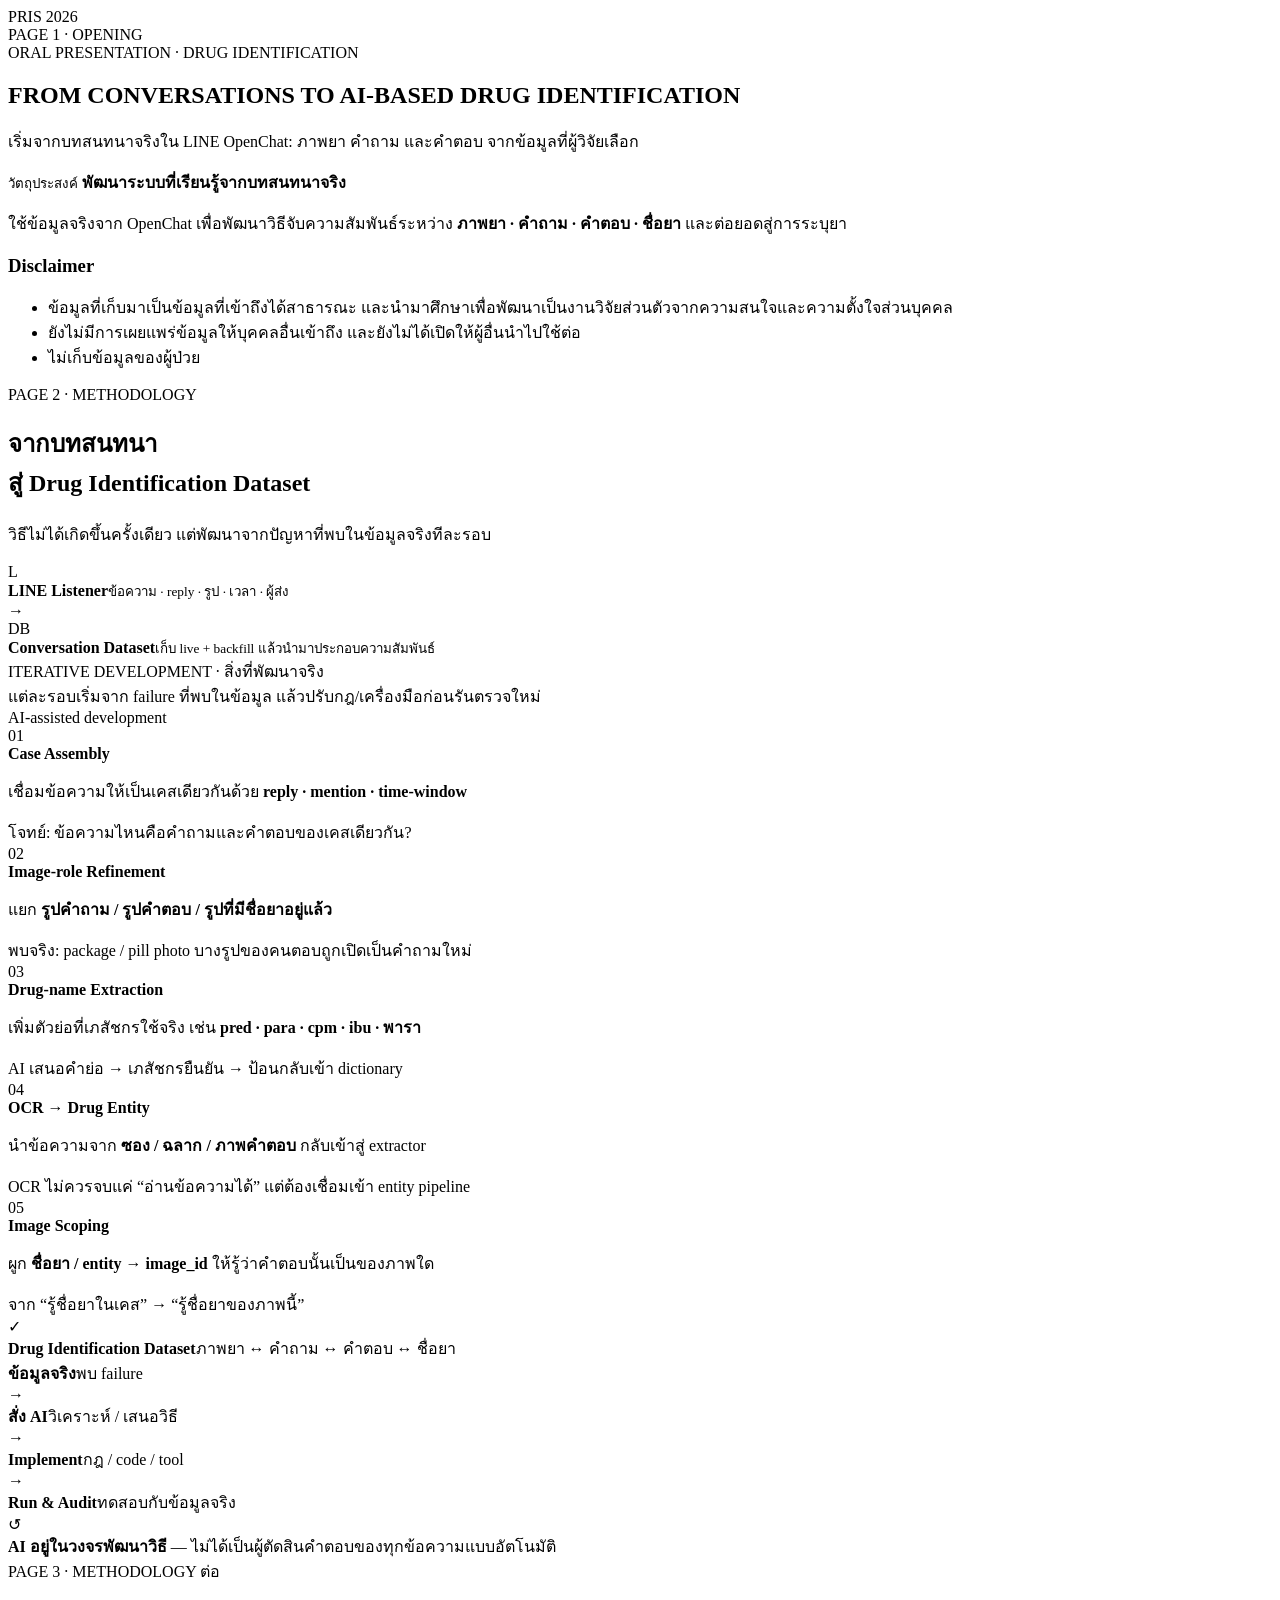
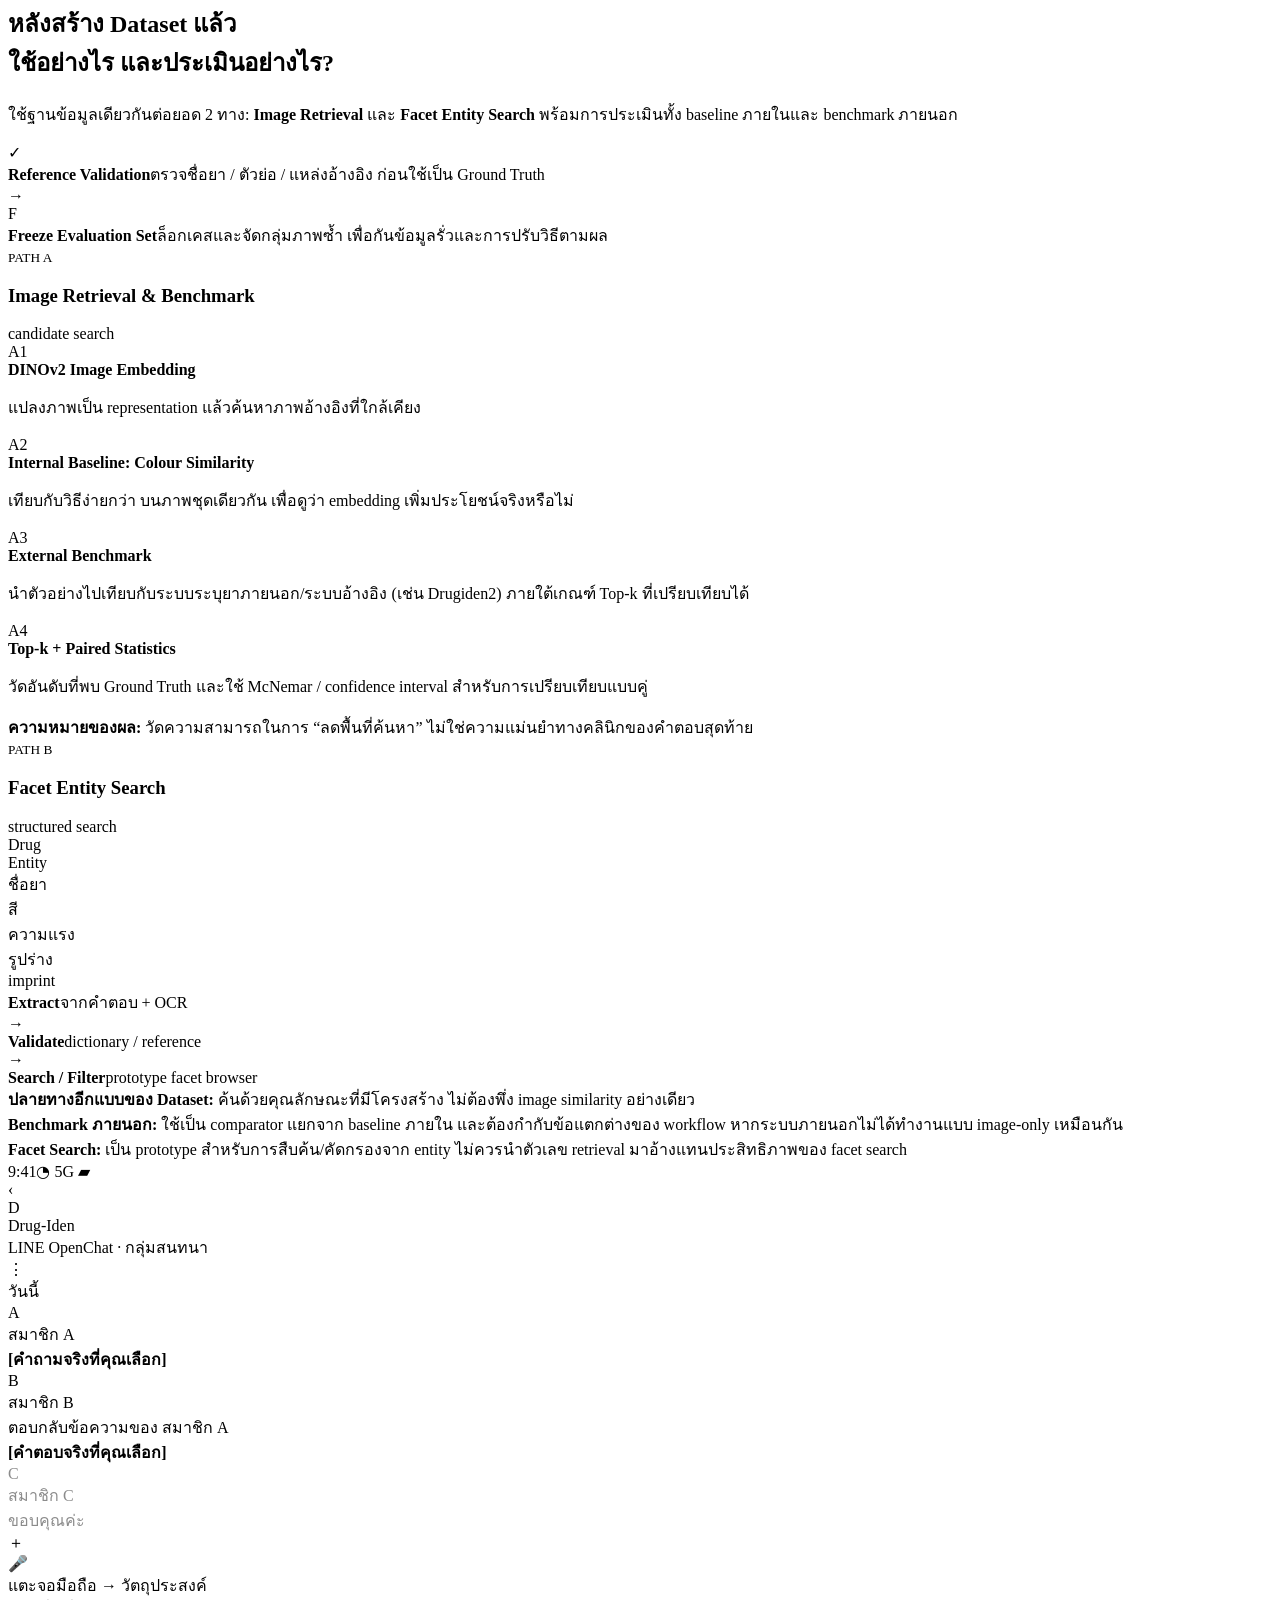
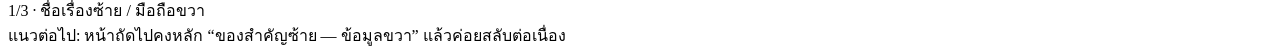
==== commit 21a2da4d: "deploy(pris): owner-directed interactive methodology pages" ====
--- a/pris2026/index.html
+++ b/pris2026/index.html
@@ -7,18 +7,145 @@
 <link rel="preconnect" href="https://fonts.googleapis.com">
 <link rel="preconnect" href="https://fonts.gstatic.com" crossorigin>
 <link href="https://fonts.googleapis.com/css2?family=Noto+Sans+Thai:wght@400;500;600;700;800;900&display=swap" rel="stylesheet">
-<style>
-:root{--bg:#f7f9fc;--surface:#fff;--surface2:#eef3fd;--ink:#202124;--muted:#5f6368;--blue:#4285f4;--red:#ea4335;--yellow:#fbbc04;--green:#34a853;--purple:#7c4dff;--line:#dfe3eb;--shadow:0 24px 70px rgba(60,64,67,.10)}
-*{box-sizing:border-box}html,body{margin:0;width:100%;height:100%;overflow:hidden;background:var(--bg);color:var(--ink)}body{font-family:"Noto Sans Thai",Tahoma,sans-serif;-webkit-font-smoothing:antialiased}body:before{content:"";position:fixed;inset:0;pointer-events:none;background:radial-gradient(circle at 8% 8%,#dce8ff 0,transparent 24%),radial-gradient(circle at 92% 6%,#f2dffd 0,transparent 22%),radial-gradient(circle at 82% 92%,#ffe5df 0,transparent 22%),linear-gradient(180deg,#fbfcff,#f6f8fc)}#app{position:relative;width:100vw;height:100vh}.top{position:fixed;z-index:40;left:4.5vw;right:4.5vw;top:2.7vh;display:flex;justify-content:space-between;align-items:center}.brand{display:flex;align-items:center;gap:.75vw;font-weight:700;font-size:.95vw;color:#3c4043}.dots{display:flex;gap:.25vw}.dot{width:.58vw;height:.58vw;border-radius:50%}.d1{background:var(--blue)}.d2{background:var(--red)}.d3{background:var(--yellow)}.d4{background:var(--green)}.badge{font-size:.72vw;padding:.5vw .9vw;border-radius:999px;background:#fff;border:1px solid var(--line);box-shadow:0 8px 22px rgba(60,64,67,.06)}.help{position:fixed;right:4.5vw;top:6.4vh;z-index:40;font-size:.64vw;color:#8a9098}.slide{position:absolute;inset:0;padding:10.5vh 6.6vw 8vh;display:grid;align-content:center;opacity:0;pointer-events:none;transform:translateY(20px) scale(.985);filter:blur(5px);transition:.56s cubic-bezier(.2,.8,.2,1)}.slide.active{opacity:1;pointer-events:auto;transform:none;filter:none}.kicker{display:inline-flex;width:max-content;align-items:center;gap:.65vw;padding:.52vw .8vw;border-radius:999px;background:#edf3fe;color:#315990;font-size:.74vw;font-weight:700;margin-bottom:1.7vh}h1,h2,h3,p{margin:0}h1{font-size:6.1vw;line-height:.98;letter-spacing:-.055em;font-weight:900;max-width:12ch}h2{font-size:3.75vw;line-height:1.08;letter-spacing:-.045em;font-weight:800;max-width:20ch}h3{font-size:1.2vw}.grad{background:linear-gradient(90deg,var(--blue),var(--purple),var(--red));-webkit-background-clip:text;background-clip:text;color:transparent}.lead{font-size:1.35vw;line-height:1.72;color:var(--muted);max-width:56ch;margin-top:2vh}.micro{font-size:.76vw;color:#7c838c;line-height:1.55}.material{background:rgba(255,255,255,.86);border:1px solid var(--line);border-radius:2.4vw;box-shadow:var(--shadow);backdrop-filter:blur(18px)}.step{opacity:0;transform:translateY(14px) scale(.98);filter:blur(3px);transition:.42s cubic-bezier(.2,.9,.25,1.1)}.step.show{opacity:1;transform:none;filter:none}.loader{width:5.4vw;height:5.4vw;display:grid;place-items:center;position:relative}.blob{width:2.9vw;height:2.9vw;background:var(--blue);box-shadow:1.7vw 0 0 -1vw var(--red),-1.7vw 0 0 -1vw var(--yellow),0 1.7vw 0 -1vw var(--green);animation:morph 2.4s cubic-bezier(.4,0,.2,1) infinite,spin 3.6s linear infinite}@keyframes morph{0%,100%{border-radius:50%;transform:scale(.9)}25%{border-radius:35% 65% 70% 30%/55% 35% 65% 45%;transform:scale(1.08)}50%{border-radius:70% 30% 35% 65%/30% 65% 35% 70%;transform:scale(.93)}75%{border-radius:42% 58% 30% 70%/66% 40% 60% 34%;transform:scale(1.04)}}@keyframes spin{to{rotate:360deg}}#transition{position:fixed;inset:0;z-index:100;display:grid;place-items:center;background:rgba(247,249,252,.94);opacity:0;pointer-events:none;transition:.18s ease}#transition.on{opacity:1}.hero{display:grid;grid-template-columns:1.05fr .95fr;gap:4vw;align-items:center}.heroCard{height:49vh;position:relative;display:grid;place-items:center;overflow:hidden}.heroCard:before{content:"";position:absolute;width:30vw;height:30vw;border-radius:50%;background:radial-gradient(circle,#e6efff,transparent 68%);animation:breath 4s ease-in-out infinite}@keyframes breath{50%{transform:scale(1.1);opacity:.7}}.pill{width:14.5vw;height:6.8vw;border-radius:999px;background:linear-gradient(#fff,#e6e9ef);border:1px solid #d6dbe3;box-shadow:0 20px 50px rgba(60,64,67,.16);transform:rotate(-12deg);position:relative;z-index:2}.pill:after{content:"";position:absolute;left:50%;top:10%;bottom:10%;width:2px;background:#cbd0d8}.chat{position:absolute;padding:.58vw .9vw;border-radius:1.3vw;background:#fff;border:1px solid var(--line);box-shadow:0 10px 26px rgba(60,64,67,.08);font-size:.84vw}.c1{left:5%;top:9%;animation:float1 4s ease-in-out infinite}.c2{right:5%;top:20%;background:#e8f0fe;animation:float2 4.7s ease-in-out infinite}.c3{left:9%;bottom:9%;background:#fce8e6;animation:float3 5.2s ease-in-out infinite}@keyframes float1{50%{transform:translateY(-8px)}}@keyframes float2{50%{transform:translateY(8px)}}@keyframes float3{50%{transform:translateX(8px)}}.heroCard .loader{position:absolute;right:2vw;bottom:2vw}.metrics{display:grid;grid-template-columns:repeat(4,1fr);gap:1.1vw;margin-top:3.7vh}.metric{padding:1.45vw 1.35vw;min-height:18vh;display:flex;flex-direction:column;justify-content:flex-end}.num{font-size:3.35vw;font-weight:900;letter-spacing:-.04em}.blue{color:var(--blue)}.red{color:var(--red)}.green{color:var(--green)}.purple{color:var(--purple)}.desc{font-size:.95vw;color:var(--muted);line-height:1.4;margin-top:.55vh}.pipeline{display:grid;grid-template-columns:repeat(6,1fr);gap:.75vw;margin-top:4vh;align-items:stretch}.node{padding:1.05vw .75vw;min-height:10vh;display:grid;place-items:center;text-align:center;font-size:.9vw;position:relative}.node:not(:last-child):after{content:"→";position:absolute;right:-.78vw;top:40%;color:#7a8ba7;font-size:1.2vw}.entityRow{display:grid;grid-template-columns:1fr 1fr;gap:1.1vw;margin-top:2.3vh;max-width:48vw}.gtGrid{display:grid;grid-template-columns:1.08fr .92fr;gap:3.2vw;align-items:center}.caseCard{height:43vh;padding:1.3vw;display:grid;grid-template-columns:1fr 1fr;gap:1vw}.img{position:relative;border-radius:1.7vw;background:#f8fafc;border:1px solid var(--line);display:grid;place-items:center;overflow:hidden}.miniPill{width:7.2vw;height:3.3vw;border-radius:999px;background:linear-gradient(#fff,#e0e5ec);border:1px solid #d2d8e1;transform:rotate(-10deg)}.chip{position:absolute;padding:.45vw .72vw;border-radius:999px;font-size:.74vw;font-weight:700;opacity:0;transform:scale(.7) translateY(8px)}.active .chip{animation:chipin .45s cubic-bezier(.2,.9,.2,1.25) forwards}.ch1{left:6%;top:7%;background:#e8f0fe;color:#174ea6;animation-delay:.1s!important}.ch2{right:6%;top:14%;background:#fce8e6;color:#a50e0e;animation-delay:.25s!important}.ch3{left:8%;bottom:10%;background:#fef7e0;color:#7a5d00;animation-delay:.4s!important}.ch4{right:7%;bottom:7%;background:#e6f4ea;color:#0d652d;animation-delay:.55s!important}@keyframes chipin{to{opacity:1;transform:none}}.gtStats{display:grid;gap:1vw}.gtStat{padding:1.25vw 1.35vw}.statement{margin-top:2.2vh;padding:1.2vw 1.35vw;border-radius:1.6vw;background:#fff8e6;border:1px solid #f1d67b;font-size:1.45vw;font-weight:800;line-height:1.4}.compare{display:grid;grid-template-columns:1fr .9fr;gap:4vw;align-items:center}.bars{display:grid;gap:2.2vh;margin-top:3.5vh}.bar{display:grid;grid-template-columns:9vw 1fr 6vw;gap:1vw;align-items:center}.bar label{font-size:.95vw;color:#5f6368}.track{height:4.2vh;border-radius:999px;background:#e9edf3;overflow:hidden}.fill{height:100%;width:0;border-radius:999px}.active .ai{animation:ga 1s .2s forwards;background:var(--blue)}.active .co{animation:gb 1s .4s forwards;background:var(--yellow)}@keyframes ga{to{width:68.8%}}@keyframes gb{to{width:44.4%}}.bar strong{font-size:2vw;text-align:right}.callout{padding:2vw}.callout .big{font-size:3.5vw;font-weight:900;line-height:1.05;letter-spacing:-.05em}.rank{display:grid;grid-template-columns:repeat(5,1fr);gap:1vw;align-items:end;height:40vh;margin-top:2.5vh}.r{height:100%;display:flex;flex-direction:column;justify-content:flex-end;align-items:center;gap:.65vh}.r strong{font-size:2vw}.col{width:100%;height:0;border-radius:1.5vw 1.5vw .4vw .4vw;background:linear-gradient(180deg,#7aa7ff,#4285f4);box-shadow:0 12px 30px rgba(66,133,244,.12)}.active .r:nth-child(1) .col{animation:r1 .7s .1s forwards}.active .r:nth-child(2) .col{animation:r2 .7s .2s forwards}.active .r:nth-child(3) .col{animation:r3 .7s .3s forwards}.active .r:nth-child(4) .col{animation:r4 .7s .4s forwards}.active .r:nth-child(5) .col{animation:r5 .7s .5s forwards}@keyframes r1{to{height:8%}}@keyframes r2{to{height:30%}}@keyframes r3{to{height:58%}}@keyframes r4{to{height:68%}}@keyframes r5{to{height:100%}}.r span{font-size:.82vw;color:var(--muted)}.tests{display:grid;grid-template-columns:repeat(4,1fr);gap:1vw;margin-top:3vh}.test{padding:1.25vw;min-height:23vh}.tag{display:inline-block;border-radius:999px;padding:.34vw .58vw;font-size:.67vw;font-weight:800}.ns{background:#fff4d6;color:#785a00}.no{background:#fce8e6;color:#a50e0e}.yes{background:#e6f4ea;color:#0d652d}.test p{font-size:.86vw;line-height:1.55;color:var(--muted);margin-top:.7vh}.test h3{margin-top:1.1vh}.safe{display:grid;grid-template-columns:repeat(6,1fr);gap:.72vw;margin-top:3vh}.safe .node{min-height:12vh}.future{border-style:dashed;border-color:#f0c36d;background:#fffaf0}.unknown{margin-top:2.2vh;padding:1.05vw;border-radius:1.5vw;background:#fce8e6;border:1px solid #f2b8b5;text-align:center;font-size:1.12vw;font-weight:800;color:#8b1a12}.closing{margin-top:2.4vh;font-size:1.6vw;font-weight:900;line-height:1.45}.footer{position:fixed;left:4.5vw;right:4.5vw;bottom:2.35vh;z-index:40;display:flex;justify-content:space-between;align-items:center;font-size:.66vw;color:#8b9198}.progressTrack{position:fixed;left:0;right:0;bottom:0;height:4px;background:#e7ebf1;z-index:50}#progress{height:100%;width:12.5%;background:linear-gradient(90deg,var(--blue),var(--red),var(--yellow),var(--green));transition:.35s}#evidence{position:fixed;right:2.5vw;top:8vh;width:40vw;max-height:78vh;overflow:auto;z-index:80;padding:1.35vw;border-radius:2vw;background:rgba(255,255,255,.96);border:1px solid var(--line);box-shadow:0 30px 90px rgba(60,64,67,.18);opacity:0;pointer-events:none;transform:translateY(-10px) scale(.98);transition:.22s}#evidence.open{opacity:1;pointer-events:auto;transform:none}#evidence h3{font-size:1.15vw}#evidence p{font-size:.83vw;line-height:1.55;color:#5f6368;margin-top:.55vh}@media(max-width:900px){.brand,.help,.footer{font-size:1.7vw}.badge{font-size:1.6vw}.kicker{font-size:1.8vw}h1{font-size:11vw}h2{font-size:7vw}.lead{font-size:2.7vw}.micro{font-size:1.7vw}.hero,.gtGrid,.compare{grid-template-columns:1fr}.heroCard,.caseCard{height:34vh}.metrics,.tests{grid-template-columns:1fr 1fr}.metric .num,.num{font-size:6vw}.desc{font-size:2vw}.pipeline,.safe{grid-template-columns:repeat(3,1fr)}.node{font-size:1.8vw}.node:after{display:none}.bar{grid-template-columns:19vw 1fr 12vw}.bar label{font-size:1.8vw}.bar strong{font-size:3vw}}
-</style>
-</head><body><div id="transition"><div class="loader"><div class="blob"></div></div></div><div id="app"><header class="top"><div class="brand"><div class="dots"><span class="dot d1"></span><span class="dot d2"></span><span class="dot d3"></span><span class="dot d4"></span></div>PRIS 2026 · Drug Identification</div><div class="badge">ORAL PRESENTATION</div></header><div class="help">← → / Space = เดินเรื่อง · E = หลักฐาน · F = เต็มจอ</div>
-<section class="slide active" data-title="ยานี้คือยาอะไร?"><div class="hero"><div><div class="kicker">จากคำถามจริงของเภสัชกร</div><h1>ยานี้คือ<br><span class="grad">ยาอะไร?</span></h1><p class="lead">คำถามสั้น ๆ ที่เกิดขึ้นซ้ำใน LINE OpenChat Drug-Iden</p><div class="statement step">ถ้าบทสนทนาเหล่านี้ คือ Dataset ของเรา?</div></div><div class="heroCard material"><div class="chat c1">📷 ขอทราบชื่อยาค่ะ</div><div class="chat c2">น่าจะเป็น…</div><div class="chat c3">ลองดูตัวอักษรบนเม็ดยาอีกด้าน</div><div class="pill"></div><div class="loader"><div class="blob"></div></div></div></div></section>
-<section class="slide" data-title="ความรู้อยู่ในแชต"><div class="kicker">ข้อมูลจริงจาก OpenChat</div><h2>ความรู้อยู่ในแชตแล้ว<br><span class="grad">แต่ยังค้นหาไม่ได้ง่าย ๆ</span></h2><div class="metrics"><div class="metric material step"><div class="num blue">44,740</div><div class="desc">ข้อความ</div></div><div class="metric material step"><div class="num purple">2,916</div><div class="desc">ผู้ส่งข้อความ</div></div><div class="metric material step"><div class="num green">7,420</div><div class="desc">เคสของผู้ถามทั่วไป*</div></div><div class="metric material step"><div class="num red">88.8%</div><div class="desc">มีคำตอบที่ระบบเชื่อมโยงได้</div></div></div><p class="micro step" style="margin-top:1.4vh">*นิยามด้วยกฎเชิงพฤติกรรม ไม่ใช่จำนวนผู้ป่วย</p></section>
-<section class="slide" data-title="เปลี่ยนแชตเป็นชุดข้อมูล"><div class="kicker">จากบทสนทนา → ข้อมูลที่ย้อนกลับไปดูที่มาได้</div><h2>เปลี่ยนบทสนทนา<br><span class="grad">ให้กลายเป็นชุดข้อมูล</span></h2><div class="pipeline"><div class="node material step">ข้อความ</div><div class="node material step">รูปภาพ</div><div class="node material step">ดูว่าใครตอบใคร</div><div class="node material step">รวมเป็นเคส</div><div class="node material step">ดึงชื่อยา / สี / รูปร่าง</div><div class="node material step">เชื่อมกลับไปยังภาพ</div></div><div class="entityRow"><div class="metric material step"><div class="num blue">40,232</div><div class="desc">ข้อมูลสำคัญที่ดึงจากข้อความ</div></div><div class="metric material step"><div class="num green">89.1%</div><div class="desc">ย้อนกลับไปยังภาพที่เกี่ยวข้องได้</div></div></div></section>
-<section class="slide" data-title="ปัญหาเฉลยจริง"><div class="gtGrid"><div><div class="kicker">สิ่งที่ไม่คาดคิด</div><h2>ปัญหาไม่ได้อยู่ที่ AI อย่างเดียว<br><span class="grad">แต่อยู่ที่ “เฉลยจริง”</span></h2><div class="caseCard material step"><div class="img"><div class="miniPill"></div><div class="chip ch1">Drug A</div><div class="chip ch2">Drug B</div><div class="chip ch3">Drug C</div><div class="chip ch4">Drug D</div></div><div class="img"><div class="miniPill" style="transform:rotate(14deg)"></div><div class="chip ch1">Drug A</div><div class="chip ch2">Drug B</div><div class="chip ch3">Drug C</div><div class="chip ch4">Drug D</div></div></div></div><div class="gtStats"><div class="gtStat material step"><div class="num blue">14.8%</div><div class="desc">มีชื่อยาเดียวในเฉลย</div></div><div class="gtStat material step"><div class="num red">85.2%</div><div class="desc">มีหลายชื่อยาในเฉลยระดับเคส</div></div><div class="gtStat material step"><div class="num purple">506 ภาพ</div><div class="desc">หลายภาพในเคส แต่จับคู่คำตอบกับภาพได้ไม่ชัด</div></div><div class="statement step">ก่อนทำให้ AI ฉลาดขึ้น เราต้องทำให้ “เฉลยจริง” เชื่อถือได้ก่อน</div></div></div></section>
-<section class="slide" data-title="Benchmark"><div class="compare"><div><div class="kicker">Benchmark · การค้นหาภาพที่ใกล้เคียง</div><h2>AI เปรียบเทียบภาพ<br><span class="grad">ดีกว่าดูสีอย่างเดียว</span></h2><div class="bars"><div class="bar step"><label>DINOv2</label><div class="track"><div class="fill ai"></div></div><strong>34.4%</strong></div><div class="bar step"><label>สีอย่างเดียว</label><div class="track"><div class="fill co"></div></div><strong>22.2%</strong></div></div><p class="micro step" style="margin-top:1.5vh">พบชื่อที่ตรงกับเฉลยภายใน 15 อันดับแรก · n=2,608 · p&lt;0.0001</p></div><div class="callout material step"><div class="big"><span class="blue">34.4%</span><br>ไม่ใช่<br><span class="red">ความแม่นยำในการระบุยา</span></div><p class="lead" style="font-size:1vw">เป็นผลของการช่วยค้นหาภายใต้เฉลยระดับเคสที่ยังมีความกำกวม</p></div></div></section>
-<section class="slide" data-title="AI ช่วยคัดตัวเลือก"><div class="kicker">เปลี่ยนคำถามของระบบ</div><h2>ถ้าไม่บังคับให้ AI<br><span class="grad">ฟันธงคำตอบเดียว?</span></h2><div class="rank"><div class="r step"><strong>4.9%</strong><div class="col"></div><span>อันดับ 1</span></div><div class="r step"><strong>18.0%</strong><div class="col"></div><span>5 อันดับ</span></div><div class="r step"><strong>34.4%</strong><div class="col"></div><span>15 อันดับ</span></div><div class="r step"><strong>40.0%</strong><div class="col"></div><span>20 อันดับ</span></div><div class="r step"><strong>59.0%</strong><div class="col"></div><span>50 อันดับ</span></div></div><div class="statement step" style="max-width:55vw;background:#e8f0fe;border-color:#c5d7fb;color:#174ea6">AI ช่วยคัดตัวเลือก → เภสัชกรตรวจหลักฐานและยืนยัน</div></section>
-<section class="slide" data-title="สิ่งที่ลองแล้ว"><div class="kicker">ผลลบก็มีความหมาย</div><h2>Model ใหญ่ขึ้น<br><span class="grad">ไม่ได้แปลว่าดีขึ้นเสมอ</span></h2><div class="tests"><div class="test material step"><span class="tag ns">ไม่ต่างชัดเจน</span><h3>ใช้ Model ภาพใหญ่ขึ้น</h3><p>ผลบนชุดทดสอบไม่ได้ดีขึ้นอย่างมีนัยสำคัญ</p></div><div class="test material step"><span class="tag no">ไม่ช่วย</span><h3>จัดอันดับซ้ำด้วยข้อมูลเพิ่ม</h3><p>ไม่เพิ่มผลการค้นหาในชุดทดสอบ</p></div><div class="test material step"><span class="tag no">แย่ลง</span><h3>ปรับค่าภายใน Model เพิ่ม</h3><p>ผลกลับลดลงแทนที่จะดีขึ้น</p></div><div class="test material step"><span class="tag yes">มีแนวโน้มดี</span><h3>ตัดภาพให้เหลือบริเวณยา</h3><p>ช่วยได้มากกว่าในภาพเม็ดยาโดยตรง แต่ผลรวมยังไม่ยืนยันชัด</p></div></div><div class="statement step" style="max-width:64vw">ข้อมูล + เฉลยจริง + ภาพอ้างอิง สำคัญกว่าเพิ่มความซับซ้อนอย่างเดียว</div></section>
-<section class="slide" data-title="ระบบที่ปลอดภัย"><div class="kicker">Trustworthy Drug Identification</div><h2>AI ไม่จำเป็นต้อง<br><span class="grad">ตอบทุกครั้ง</span></h2><div class="safe"><div class="node material step">ภาพยา</div><div class="node material step">ตรวจว่าเป็นวัตถุยาหรือไม่</div><div class="node material step">ค้นหาภาพที่ใกล้เคียง</div><div class="node material future step">ภาพอยู่นอกสิ่งที่ระบบเคยเรียนรู้?<br><small>ขั้นต่อไป</small></div><div class="node material step">แสดงตัวเลือกพร้อมหลักฐาน</div><div class="node material step">เภสัชกรยืนยัน</div></div><div class="unknown step">หลักฐานไม่พอ → ระบบควรตอบว่า “ไม่ทราบ”</div><p class="lead step" style="font-size:1.05vw">ปัจจุบันระบบแยกคำแนะนำจาก AI ออกจากข้อมูลที่มาจากคนจริง ส่วน OOD และการไม่ตอบเมื่อไม่มั่นใจ เป็น Safety layer ที่ต้องพัฒนาต่อ</p><div class="closing step"><span class="blue">Dataset ต้องเชื่อถือได้</span> · AI ต้องแสดงหลักฐาน · <span class="green">เภสัชกรเป็นผู้ตัดสินใจสุดท้าย</span></div></section>
-<aside id="evidence"><h3>หลักฐาน / Q&amp;A</h3><div id="evidenceBody"></div></aside><div class="footer"><span id="title">ยานี้คือยาอะไร?</span><span id="page">1 / 8</span></div><div class="progressTrack"><div id="progress"></div></div></div>
-<script>const slides=[...document.querySelectorAll('.slide')];const transition=document.getElementById('transition');const page=document.getElementById('page'),title=document.getElementById('title'),progress=document.getElementById('progress');const evidence=document.getElementById('evidence'),evidenceBody=document.getElementById('evidenceBody');let s=0,step=-1,busy=false;const notes=[`<p><b>เป้าหมาย:</b> เปิดด้วยคำถามจริงที่เภสัชกรเข้าใจทันที ยังไม่พูดเรื่อง accuracy</p>`,`<p><b>44,740</b> ข้อความ · <b>2,916</b> ผู้ส่ง · <b>7,420</b> general-asker cases · <b>88.8%</b> มี assembled answer</p><p>ห้ามเรียก 7,420 ว่า “ผู้ป่วย”</p>`,`<p><b>40,232</b> ข้อมูลสำคัญจากข้อความ · <b>89.1%</b> เชื่อมกลับไปยังภาพได้</p>`,`<p><b>n=2,608</b>: single-name 14.8%, multi-name 85.2%; 506 ภาพเป็น unscoped multi-image</p><p>นี่คือความกำกวมของ Ground Truth ไม่ใช่เภสัชกรตอบผิด 85.2%</p>`,`<p>DINOv2 <b>34.4%</b> vs สี <b>22.2%</b>, Top-15, n=2,608, p&lt;0.0001</p><p>ห้ามเรียก 34.4% ว่า clinical identification accuracy</p>`,`<p>Top-1 4.9% → Top-15 34.4% → Top-50 59.0%</p><p>ใช้เพื่ออธิบาย candidate generation ไม่ใช่ความปลอดภัย</p>`,`<p>Held-out: ViT-B ไม่ดีกว่าอย่างมีนัยสำคัญ, rerank ไม่ lift, whitening negative, crop มี signal แต่ผลรวมยัง NS</p>`,`<p><b>ทำแล้ว:</b> แยก AI suggestion จาก human evidence</p><p><b>ยังไม่ยืนยัน:</b> production OOD detector, calibrated abstention, hallucination rate</p>`];function steps(){return[...slides[s].querySelectorAll('.step')]}function render(){slides.forEach((el,i)=>el.classList.toggle('active',i===s));steps().forEach((el,i)=>el.classList.toggle('show',i<=step));page.textContent=(s+1)+' / '+slides.length;title.textContent=slides[s].dataset.title;progress.style.width=((s+1)/slides.length*100)+'%';evidenceBody.innerHTML=notes[s]}function go(next){if(busy||next<0||next>=slides.length)return;busy=true;transition.classList.add('on');setTimeout(()=>{s=next;step=-1;render()},170);setTimeout(()=>{transition.classList.remove('on');busy=false},430)}function forward(){const a=steps();if(step<a.length-1){step++;render();return}go(s+1)}function back(){if(step>=0){step--;render();return}if(s>0){s--;step=steps().length-1;render()}}document.addEventListener('keydown',e=>{if(['ArrowRight',' ','PageDown'].includes(e.key)){e.preventDefault();forward()}if(['ArrowLeft','PageUp'].includes(e.key)){e.preventDefault();back()}if(e.key.toLowerCase()==='e')evidence.classList.toggle('open');if(e.key.toLowerCase()==='f'){if(!document.fullscreenElement)document.documentElement.requestFullscreen?.();else document.exitFullscreen?.()}if(e.key==='Escape')evidence.classList.remove('open')});document.addEventListener('click',e=>{if(e.target.closest('#evidence'))return;if(e.clientX>innerWidth*.5)forward();else back()});render();</script></body></html>+<link rel="stylesheet" href="style1.css">
+<link rel="stylesheet" href="style2.css">
+<link rel="stylesheet" href="style3.css">
+<link rel="stylesheet" href="style4.css">
+<link rel="stylesheet" href="style5.css">
+</head>
+<body class="s0">
+<div id="app">
+  <div class="top">
+    <div class="brand"><div class="dots"><span class="dot d1"></span><span class="dot d2"></span><span class="dot d3"></span><span class="dot d4"></span></div>PRIS 2026</div>
+    <div class="badge" id="stage">PAGE 1 · OPENING</div>
+  </div>
+
+  <div class="viewport">
+    <div class="contentZone">
+      <section class="page1">
+        <div class="titlePanel">
+          <div class="eyebrow">ORAL PRESENTATION · DRUG IDENTIFICATION</div>
+          <h1>FROM CONVERSATIONS TO <span class="grad">AI-BASED DRUG IDENTIFICATION</span></h1>
+          <p class="meta">เริ่มจากบทสนทนาจริงใน LINE OpenChat: ภาพยา คำถาม และคำตอบ จากข้อมูลที่ผู้วิจัยเลือก</p>
+        </div>
+
+        <div class="objective">
+          <small>วัตถุประสงค์</small>
+          <strong>พัฒนาระบบที่เรียนรู้จากบทสนทนาจริง</strong>
+          <p>ใช้ข้อมูลจริงจาก OpenChat เพื่อพัฒนาวิธีจับความสัมพันธ์ระหว่าง <b>ภาพยา · คำถาม · คำตอบ · ชื่อยา</b> และต่อยอดสู่การระบุยา</p>
+        </div>
+
+        <div class="disc">
+          <h3>Disclaimer</h3>
+          <ul>
+            <li>ข้อมูลที่เก็บมาเป็นข้อมูลที่เข้าถึงได้สาธารณะ และนำมาศึกษาเพื่อพัฒนาเป็นงานวิจัยส่วนตัวจากความสนใจและความตั้งใจส่วนบุคคล</li>
+            <li>ยังไม่มีการเผยแพร่ข้อมูลให้บุคคลอื่นเข้าถึง และยังไม่ได้เปิดให้ผู้อื่นนำไปใช้ต่อ</li>
+            <li>ไม่เก็บข้อมูลของผู้ป่วย</li>
+          </ul>
+        </div>
+      </section>
+
+      <section class="page2 realMethod">
+        <div class="methodHead">
+          <div class="eyebrow">PAGE 2 · METHODOLOGY</div>
+          <h2>จากบทสนทนา<br><span class="grad">สู่ Drug Identification Dataset</span></h2>
+          <p>วิธีไม่ได้เกิดขึ้นครั้งเดียว แต่พัฒนาจากปัญหาที่พบในข้อมูลจริงทีละรอบ</p>
+        </div>
+
+        <div class="captureStrip">
+          <div class="captureItem lineListener">
+            <span class="capIcon">L</span>
+            <div><b>LINE Listener</b><small>ข้อความ · reply · รูป · เวลา · ผู้ส่ง</small></div>
+          </div>
+          <div class="capArrow">→</div>
+          <div class="captureItem rawData">
+            <span class="capIcon">DB</span>
+            <div><b>Conversation Dataset</b><small>เก็บ live + backfill แล้วนำมาประกอบความสัมพันธ์</small></div>
+          </div>
+        </div>
+
+        <div class="iterationPanel">
+          <div class="iterTop">
+            <div>
+              <div class="iterLabel">ITERATIVE DEVELOPMENT · สิ่งที่พัฒนาจริง</div>
+              <div class="iterSub">แต่ละรอบเริ่มจาก failure ที่พบในข้อมูล แล้วปรับกฎ/เครื่องมือก่อนรันตรวจใหม่</div>
+            </div>
+            <div class="aiDevBadge">AI-assisted development</div>
+          </div>
+
+          <div class="iterations">
+            <article class="iterCard c1"><div class="iterNo">01</div><div class="iterBody"><b>Case Assembly</b><p>เชื่อมข้อความให้เป็นเคสเดียวกันด้วย <strong>reply · mention · time-window</strong></p><span class="problem">โจทย์: ข้อความไหนคือคำถามและคำตอบของเคสเดียวกัน?</span></div></article>
+            <article class="iterCard c2"><div class="iterNo">02</div><div class="iterBody"><b>Image-role Refinement</b><p>แยก <strong>รูปคำถาม / รูปคำตอบ / รูปที่มีชื่อยาอยู่แล้ว</strong></p><span class="problem">พบจริง: package / pill photo บางรูปของคนตอบถูกเปิดเป็นคำถามใหม่</span></div></article>
+            <article class="iterCard c3"><div class="iterNo">03</div><div class="iterBody"><b>Drug-name Extraction</b><p>เพิ่มตัวย่อที่เภสัชกรใช้จริง เช่น <strong>pred · para · cpm · ibu · พารา</strong></p><span class="problem">AI เสนอคำย่อ → เภสัชกรยืนยัน → ป้อนกลับเข้า dictionary</span></div></article>
+            <article class="iterCard c4"><div class="iterNo">04</div><div class="iterBody"><b>OCR → Drug Entity</b><p>นำข้อความจาก <strong>ซอง / ฉลาก / ภาพคำตอบ</strong> กลับเข้าสู่ extractor</p><span class="problem">OCR ไม่ควรจบแค่ “อ่านข้อความได้” แต่ต้องเชื่อมเข้า entity pipeline</span></div></article>
+            <article class="iterCard c5"><div class="iterNo">05</div><div class="iterBody"><b>Image Scoping</b><p>ผูก <strong>ชื่อยา / entity → image_id</strong> ให้รู้ว่าคำตอบนั้นเป็นของภาพใด</p><span class="problem">จาก “รู้ชื่อยาในเคส” → “รู้ชื่อยาของภาพนี้”</span></div></article>
+            <div class="datasetResult"><div class="resultIcon">✓</div><div><b>Drug Identification Dataset</b><span>ภาพยา ↔ คำถาม ↔ คำตอบ ↔ ชื่อยา</span></div></div>
+          </div>
+
+          <div class="devLoopBar">
+            <div class="devStep"><b>ข้อมูลจริง</b><span>พบ failure</span></div><div class="miniArrow">→</div>
+            <div class="devStep aiStep"><b>สั่ง AI</b><span>วิเคราะห์ / เสนอวิธี</span></div><div class="miniArrow">→</div>
+            <div class="devStep"><b>Implement</b><span>กฎ / code / tool</span></div><div class="miniArrow">→</div>
+            <div class="devStep"><b>Run & Audit</b><span>ทดสอบกับข้อมูลจริง</span></div><div class="miniArrow loopBack">↺</div>
+          </div>
+          <div class="methodNote"><b>AI อยู่ในวงจรพัฒนาวิธี</b> — ไม่ได้เป็นผู้ตัดสินคำตอบของทุกข้อความแบบอัตโนมัติ</div>
+        </div>
+      </section>
+
+      <section class="page3 evalMethod">
+        <div class="p3Head">
+          <div class="eyebrow">PAGE 3 · METHODOLOGY ต่อ</div>
+          <h2>หลังสร้าง Dataset แล้ว<br><span class="grad">ใช้อย่างไร และประเมินอย่างไร?</span></h2>
+          <p>ใช้ฐานข้อมูลเดียวกันต่อยอด 2 ทาง: <b>Image Retrieval</b> และ <b>Facet Entity Search</b> พร้อมการประเมินทั้ง baseline ภายในและ benchmark ภายนอก</p>
+        </div>
+
+        <div class="foundationRow">
+          <div class="foundationCard"><div class="foundationIcon">✓</div><div><b>Reference Validation</b><span>ตรวจชื่อยา / ตัวย่อ / แหล่งอ้างอิง ก่อนใช้เป็น Ground Truth</span></div></div>
+          <div class="foundationArrow">→</div>
+          <div class="foundationCard freeze"><div class="foundationIcon">F</div><div><b>Freeze Evaluation Set</b><span>ล็อกเคสและจัดกลุ่มภาพซ้ำ เพื่อกันข้อมูลรั่วและการปรับวิธีตามผล</span></div></div>
+        </div>
+
+        <div class="branchGrid">
+          <article class="branchCard retrievalBranch">
+            <div class="branchHead"><div><small>PATH A</small><h3>Image Retrieval & Benchmark</h3></div><div class="branchPill">candidate search</div></div>
+            <div class="methodSteps">
+              <div class="mStep"><span class="mNo">A1</span><div><b>DINOv2 Image Embedding</b><p>แปลงภาพเป็น representation แล้วค้นหาภาพอ้างอิงที่ใกล้เคียง</p></div></div>
+              <div class="mStep"><span class="mNo">A2</span><div><b>Internal Baseline: Colour Similarity</b><p>เทียบกับวิธีง่ายกว่า บนภาพชุดเดียวกัน เพื่อดูว่า embedding เพิ่มประโยชน์จริงหรือไม่</p></div></div>
+              <div class="mStep extBench"><span class="mNo">A3</span><div><b>External Benchmark</b><p>นำตัวอย่างไปเทียบกับระบบระบุยาภายนอก/ระบบอ้างอิง (เช่น Drugiden2) ภายใต้เกณฑ์ Top-k ที่เปรียบเทียบได้</p></div></div>
+              <div class="mStep"><span class="mNo">A4</span><div><b>Top-k + Paired Statistics</b><p>วัดอันดับที่พบ Ground Truth และใช้ McNemar / confidence interval สำหรับการเปรียบเทียบแบบคู่</p></div></div>
+            </div>
+            <div class="branchNote"><b>ความหมายของผล:</b> วัดความสามารถในการ “ลดพื้นที่ค้นหา” ไม่ใช่ความแม่นยำทางคลินิกของคำตอบสุดท้าย</div>
+          </article>
+
+          <article class="branchCard facetBranch">
+            <div class="branchHead"><div><small>PATH B</small><h3>Facet Entity Search</h3></div><div class="branchPill facet">structured search</div></div>
+            <div class="entityCore"><div class="entityHub">Drug<br>Entity</div><div class="facet f1">ชื่อยา</div><div class="facet f2">สี</div><div class="facet f3">ความแรง</div><div class="facet f4">รูปร่าง</div><div class="facet f5">imprint</div></div>
+            <div class="facetFlow"><div class="facetBox"><b>Extract</b><span>จากคำตอบ + OCR</span></div><div class="miniArrow">→</div><div class="facetBox"><b>Validate</b><span>dictionary / reference</span></div><div class="miniArrow">→</div><div class="facetBox"><b>Search / Filter</b><span>prototype facet browser</span></div></div>
+            <div class="branchNote facetNote"><b>ปลายทางอีกแบบของ Dataset:</b> ค้นด้วยคุณลักษณะที่มีโครงสร้าง ไม่ต้องพึ่ง image similarity อย่างเดียว</div>
+          </article>
+        </div>
+
+        <div class="p3Guardrails"><div><b>Benchmark ภายนอก:</b> ใช้เป็น comparator แยกจาก baseline ภายใน และต้องกำกับข้อแตกต่างของ workflow หากระบบภายนอกไม่ได้ทำงานแบบ image-only เหมือนกัน</div><div><b>Facet Search:</b> เป็น prototype สำหรับการสืบค้น/คัดกรองจาก entity ไม่ควรนำตัวเลข retrieval มาอ้างแทนประสิทธิภาพของ facet search</div></div>
+      </section>
+    </div>
+
+    <div class="phoneZone"><div class="phone" id="phone"><div class="screen">
+      <div class="status"><span>9:41</span><span>◔ 5G ▰</span></div>
+      <div class="lineHead"><div class="back">‹</div><div class="avatar">D</div><div><div class="room">Drug-Iden</div><div class="sub">LINE OpenChat · กลุ่มสนทนา</div></div><div class="more">⋮</div></div>
+      <div class="chat"><div class="day">วันนี้</div>
+        <div class="row"><div class="mav">A</div><div class="wrap"><div class="sender">สมาชิก A</div><div class="bubble"><div class="photo"><div class="pill"></div></div><b>[คำถามจริงที่คุณเลือก]</b></div></div></div>
+        <div class="row"><div class="mav">B</div><div class="wrap"><div class="sender">สมาชิก B</div><div class="bubble green"><div class="replybar">ตอบกลับข้อความของ สมาชิก A</div><b>[คำตอบจริงที่คุณเลือก]</b></div></div></div>
+        <div class="row" style="opacity:.45"><div class="mav">C</div><div class="wrap"><div class="sender">สมาชิก C</div><div class="bubble">ขอบคุณค่ะ</div></div></div>
+        <div class="inputbar"><div class="plus">＋</div><div class="input"></div><div class="mic">🎤</div></div>
+      </div>
+    </div></div></div>
+  </div>
+
+  <div class="hint" id="hint">แตะจอมือถือ → วัตถุประสงค์</div>
+  <div class="step" id="step">1/3 · ชื่อเรื่องซ้าย / มือถือขวา</div>
+  <div class="noteRule">แนวต่อไป: หน้าถัดไปคงหลัก “ของสำคัญซ้าย — ข้อมูลขวา” แล้วค่อยสลับต่อเนื่อง</div>
+  <div class="prog"></div>
+</div>
+<script src="app.js"></script>
+</body>
+</html>
